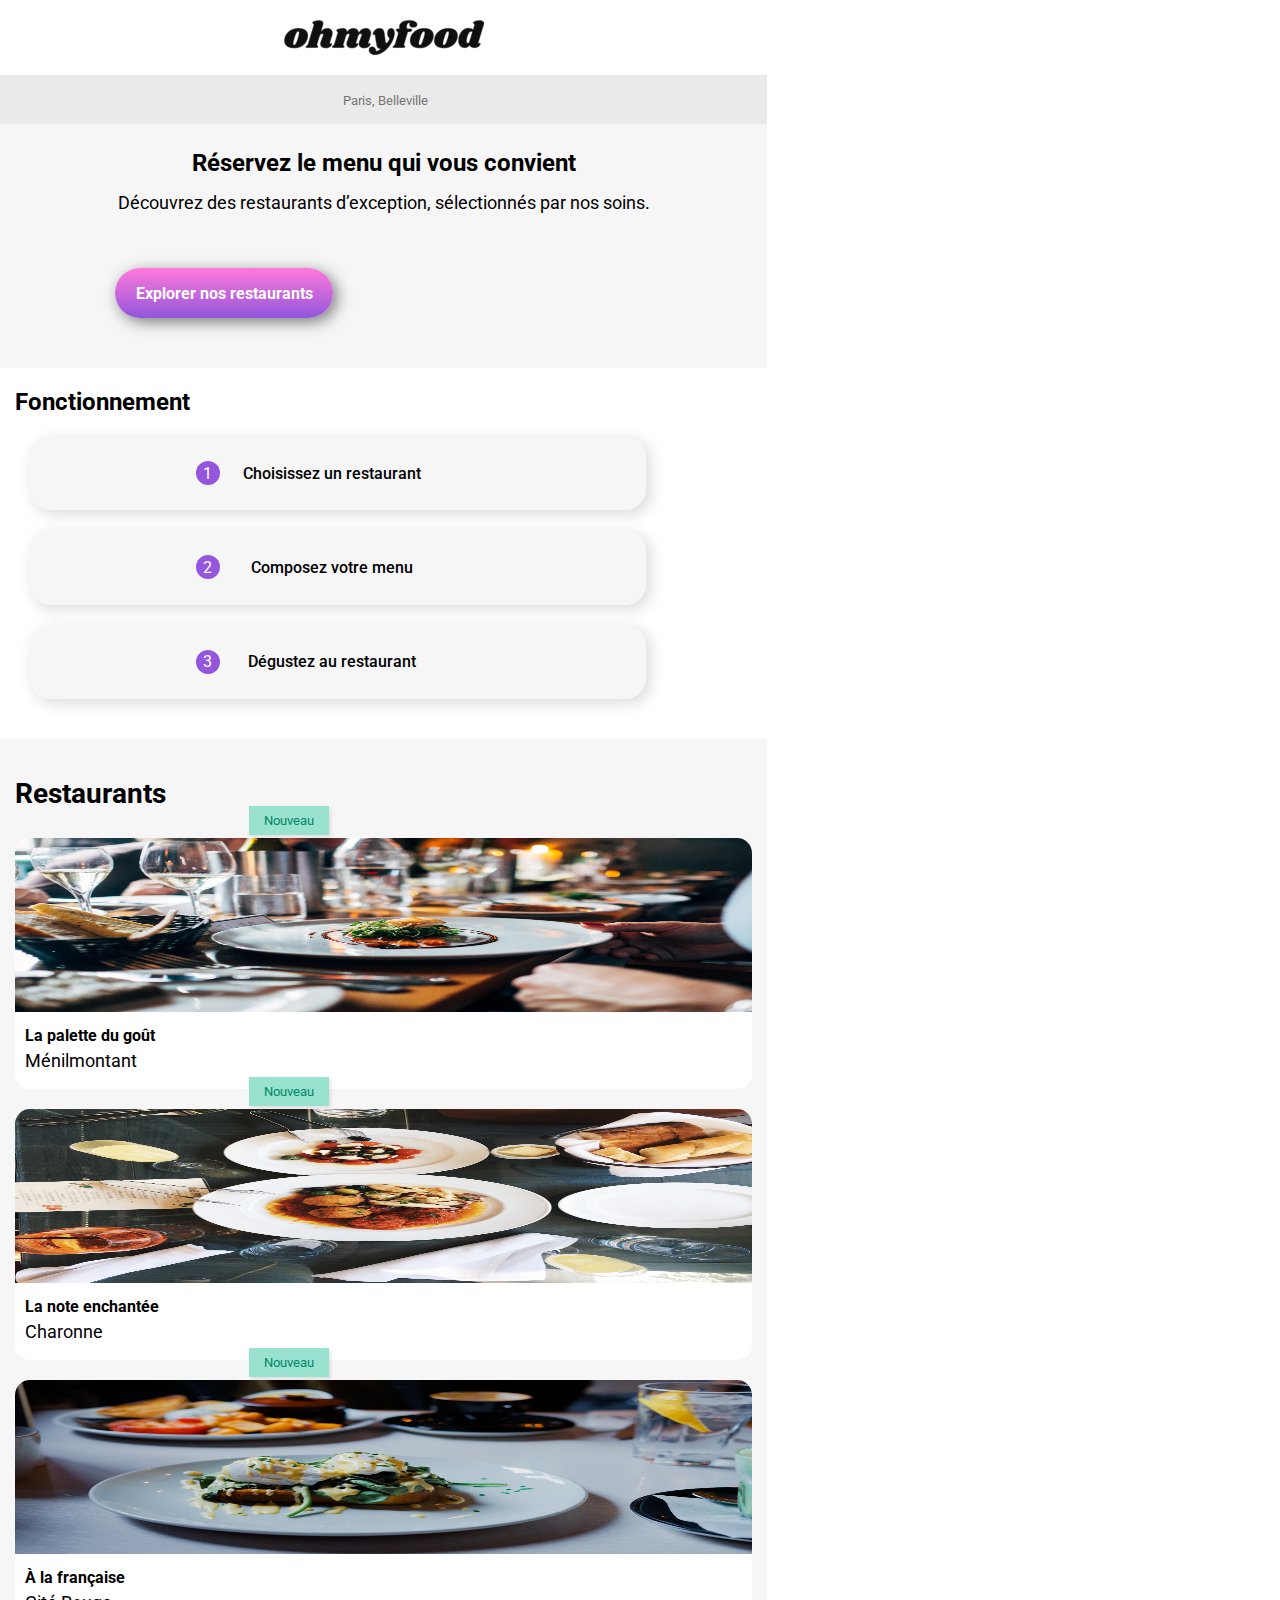
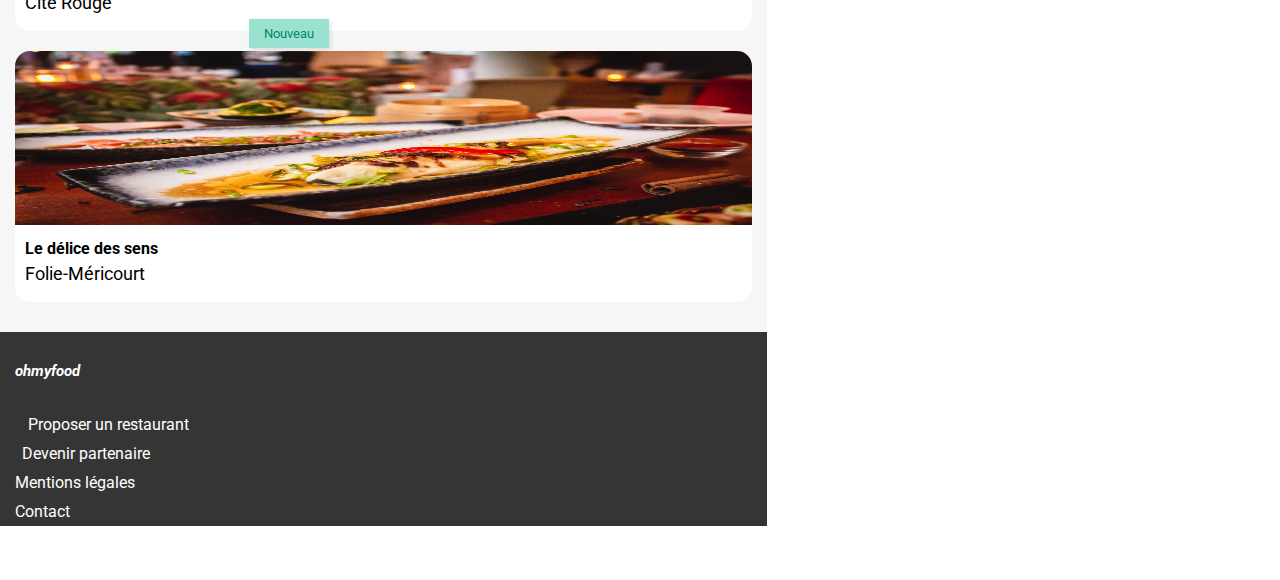
==== index.html @ e629bc62 "homepage version mobile is ready" ====
<!DOCTYPE html>
<html lang="fr">

<head>
    <meta charset="UTF-8">
    <meta name="viewport" content="width=device-width, initial-scale=1.0">
    <title>Ohmyfood</title>
    <link rel="stylesheet" href="./assets/style.css">
    <link rel="preconnect" href="https://fonts.googleapis.com">
    <link rel="preconnect" href="https://fonts.gstatic.com" crossorigin>
    <link href="https://fonts.googleapis.com/css2?family=Roboto:wght@300&display=swap" rel="stylesheet">
    <link rel="stylesheet" href="https://cdnjs.cloudflare.com/ajax/libs/font-awesome/6.2.1/css/all.min.css"
        integrity="sha512-MV7K8+y+gLIBoVD59lQIYicR65iaqukzvf/nwasF0nqhPay5w/9lJmVM2hMDcnK1OnMGCdVK+iQrJ7lzPJQd1w=="
        crossorigin="anonymous" referrerpolicy="no-referrer" />
    <link rel="stylesheet" href="https://cdnjs.cloudflare.com/ajax/libs/font-awesome/6.4.2/css/all.min.css" integrity="sha512-z3gLpd7yknf1YoNbCzqRKc4qyor8gaKU1qmn+CShxbuBusANI9QpRohGBreCFkKxLhei6S9CQXFEbbKuqLg0DA==" crossorigin="anonymous" referrerpolicy="no-referrer" />
    <link rel="preconnect" href="https://fonts.googleapis.com">
<link rel="preconnect" href="https://fonts.gstatic.com" crossorigin>
<link href="https://fonts.googleapis.com/css2?family=Roboto:wght@300&family=Shrikhand&display=swap" rel="stylesheet">
</head>
<body>
    <div class="main-container">
    <header>
        <div class="logo">
            <img src="assets/images/logo/ohmyfood.png" alt="logo Ohmyfood"/>     
        </div>
        <div class="location-container">
            <div class="icon-location">
                <i class="fa-solid fa-location-dot"></i>
                <div class="location__field">
                    <input type="text" id="location" name="location" placeholder="Paris, Belleville" required minlength="2"/>
                </div>
            </div>
        </div>
        <section class="section__bg-color">
            <h1>Réservez le menu qui vous convient</h1>
            <p>Découvrez des restaurants d’exception, sélectionnés par nos soins.</p>
            <a class="btn" href="#">Explorer nos restaurants</a>
        </section>
    </header>
    <main>
        <section class="process__contain">
            <div class="process">
                <h2 class="process__title">Fonctionnement</h2>
                <div class="process__steps">
                    <div class="process__step">
                        <div class="process__number">1</div>
                        <div class="process__icon"><i class="fa-solid fa-mobile-screen-button"></i></div>
                            <p class="process__text">Choisissez un restaurant</p>
                    </div>
                    <div class="process__step">
                        <div class="process__number">2</div>
                        <div class="process__icon"><i class="fa-solid fa-list-ul"></i></div>
                            <p class="process__text">Composez votre menu</p>
                    </div>
                    <div class="process__step">
                        <div class="process__number">3</div>
                        <div class="process__icon"><i class="fa-solid fa-store"></i></div>
                            <p class="process__text">Dégustez au restaurant</p>
                    </div>
                </div>
        </section>
        <section class="restaurants">
        <div class="restaurants__title">
            <h3>Restaurants</h3>
        </div>
        <div class="restaurants__cards">
            <a href="#">
                <article class="card">
                    <img src="assets/images/restaurants/jay-wennington-N_Y88TWmGwA-unsplash.jpg" alt="La palette du goût"/>
                    <div class="card__contect">
                        <div class="card__txt">
                            <h4 class="card__title">La palette du goût</h4>
                            <p class="card__subtitle">Ménilmontant</p>
                        </div>
                        <div class="card__icon--heart">
                            <i class="fa-regular fa-heart icon__heart--empty"></i>
                            <i class="fa-solid fa-heart icon__heart--full"></i> 
                        </div>
                    </div>
                    <div> 
                        <button class="card__badge--nouveau">Nouveau</button>
                    </div>
                </article>
            </a>
            <a href="#">
                <article class="card">
                    <img src="assets/images/restaurants/stil-u2Lp8tXIcjw-unsplash.jpg" alt="La note enchantée"/>
                    <div class="card__contect">
                        <div class="card__txt">
                            <h4 class="card__title">La note enchantée</h4>
                            <p class="card__subtitle">Charonne</p>
                        </div>
                        <div class="card__icon--heart">
                            <i class="fa-regular fa-heart icon__heart--empty"></i>
                            <i class="fa-solid fa-heart icon__heart--full"></i> 
                        </div>
                    </div>
                    <div> 
                        <button class="card__badge--nouveau">Nouveau</button>
                    </div>
                </article>
            </a>
            <a href="#">
                <article class="card">
                    <img src="assets/images/restaurants/toa-heftiba-DQKerTsQwi0-unsplash.jpg" alt="À la française"/>
                    <div class="card__contect">
                        <div class="card__txt">
                            <h4 class="card__title">À la française</h4>
                            <p class="card__subtitle">Cité Rouge</p>
                        </div>
                        <div class="card__icon--heart">
                            <i class="fa-regular fa-heart icon__heart--empty"></i>
                            <i class="fa-solid fa-heart icon__heart--full"></i> 
                        </div>
                    </div>
                    <div> 
                        <button class="card__badge--nouveau">Nouveau</button>
                    </div>
                </article>
            </a>
            <a href="#">
                <article class="card">
                    <img src="assets/images/restaurants/louis-hansel-shotsoflouis-qNBGVyOCY8Q-unsplash.jpg" alt="Le délice des sens"/>
                    <div class="card__contect">
                        <div class="card__txt">
                            <h4 class="card__title">Le délice des sens</h4>
                            <p class="card__subtitle">Folie-Méricourt</p>
                        </div>
                        <div class="card__icon--heart">
                            <i class="fa-regular fa-heart icon__heart--empty"></i>
                            <i class="fa-solid fa-heart icon__heart--full"></i> 
                        </div>
                    </div>
                    <div> 
                        <button class="card__badge--nouveau">Nouveau</button>
                    </div>
                </article>
            </a>
        </div>
        </section>
    </main>
    <footer>
        <div class="footer">
            <div class="footer__title">
                <h5>ohmyfood</h5>
            </div>
            <div class="footer__links">
                <a href="#"><i class="fa-solid fa-utensils"></i>Proposer un restaurant</a>
                <a href="#"><i class="fa-solid fa-handshake-angle"></i>Devenir partenaire</a>
                <a href="#">Mentions légales</a>
                <a href="#">Contact</a>
            </div>
        </div>
    </footer>
</body>
</div>
</html>
---- assets/style.css ----
/****** General ***********/
* {
    font-family: 'Roboto', sans-serif;
}

body{
    margin: 0%;
}

.main-container{
    width: 100%;
    height: 2180px;
    max-width: 767px;
    padding: 0%; 
    margin: 0%; 
    box-sizing: border-box;
    overflow: hidden;
}

/*Headline*/
.logo{
    display: flex;
    justify-content: center;
    margin: 20px;
}

.icon-location{
    display: flex;
    justify-content: center;
    background-color: #EAEAEA;
    padding: 15px;
}

.location{
    padding-left: 15px;
}
.location__field input{
    width: 90px;
    padding-left: 10px;
    border-style: hidden;
    background-color: #EAEAEA;
    
    
}
.section__bg-color{
    background-color: #F6F6F6;
    overflow-y: hidden;
}

h1 {
    font-size: 24px;
    font-weight:700;
    margin: 0% 10%;
    margin-top: 25px;
    margin-bottom: 15px;
    text-align: center;
}

p{
    font-size: 18px;
    margin: 0%;
    text-align: center;
    margin-bottom: 55px;
}

.btn{
    width: 218px;
    height: 50px;
    display: flex;
    justify-content: center;
    align-items: center;
    border: none;
    background: linear-gradient(#FF79DA, #9356DC);
    border-radius: 25px;
    margin-left: 15%;
    margin-bottom: 50px;
    color: #FFFFFF;
    text-decoration: none;
    font-weight: 700;
    box-shadow: 4px 4px 15px rgba(0, 0, 0, 0.5);
}

.btn:hover{
background: #eba2d6;
border: 1px solid #bfb5cc ;
}

.process__title{
    padding: 0 15px;
    font-size: 24px;
    font-weight: 700;
}
.process__step{
    width: 80%;
    height: 72.38px;
    display: flex;
    justify-content: center;
    border: 1px solid #F6F6F6;
    border-radius: 20px;
    margin-left: 30px;
    margin-bottom: 20px;
    align-items: center;
    background-color: #F6F6F6;
    box-shadow: 4px 4px 15px rgba(0, 0, 0, 0.15);
    position: relative;

}

.process__steps :hover{
    background-color: #e2bed8;
}

.process__icon{
color: #7E7E7E;
margin-left: 20px;
} 

.process__icon :hover{
    color: #9356DC;
}
.process__text{
    font-size: 16px;
    font-weight: 500;
    margin: 10%;
    margin-left: 5%;
    
}

.process__number{
    position: absolute;
    width: 24px;
    height: 24px;
    border-radius: 25px;
    font-size: 14;
    background-color: #9356DC;
    display: flex;
    justify-content: center;
    align-items: center;
    text-align: center;
    color: #FFFFFF;
    transform: translate(-130px, 0px);
}

.process__step .process__icon .process__text{
    display: flex;
    text-align: center;
}

.process__steps{
    padding-bottom: 20px;
    
}



/****** Restaurants ***********/

.restaurants{
    background-color: #F6F6F6;
    padding: 10px 15px;
}

.restaurants__title{
    font-size: 24px;
    font-weight: 700;
}

.restaurants__cards .card{
    width: 100%;
    height: 251px;
    border-radius: 15px;
    background-color: #FFFFFF;
    margin-bottom: 20px;
}

.restaurants__cards img{
    Width:100%;
    Height: 174px;
    border-radius: 15px 15px 0px 0px;
    position: relative;
}

.restaurants__cards a{
    text-decoration: none;
    color: black;
    margin: 0%;
    text-align: left;
    width: 29%;
}

.restaurants__cards .card__txt{
    Width: 100%;
    Height: 77px;
    display: flex;
    flex-direction: column;
    align-items: start;
    padding-left: 10px;
    padding-top: 10px;
}

.card__contect .card__title{
    margin: 0%;
    padding-bottom: 5px;
}

.card__icon--heart i{
    position: absolute;
    transform: translate(32vh, -9vh);
}
.icon__heart--full{
    opacity: 0;

}
.icon__heart--full:active{
    opacity: 1;
    background: linear-gradient(#9356DC, #FF79DA);
    background-clip: text;
    -webkit-background-clip: text;
    color: transparent;
    cursor: pointer;
    transition: all 1s linear;
}

.card .card__badge--nouveau{
    width: 80px;
    height: 29px;
    background-color: #99E2D0;
    color: #008766;
    border: 2px solid #99E2D0;
    box-shadow: 2px 2px 4px rgba(0, 0, 0, 0.1);
    position: absolute;
    transform: translate(26vh, -33vh);
}

.footer{
    background-color: #353535;
}

.footer__title{
    color: #FFFFFF;
    font-size: 18px;
    font-weight: 400;
    font-style: italic;
    padding: 5px 15px ;
    font-family: 'Shrikhand', sans-serif;

}

.footer__links{
    display: flex;
    flex-direction: column;
    
    }
.footer__links a{
    
    text-decoration: none;
    color: #FFFFFF;
    padding: 5px 15px;
}

.footer__links i{
    padding-right: 7px;
}

.footer__links .fa-utensils{
    padding-right: 13px;
}
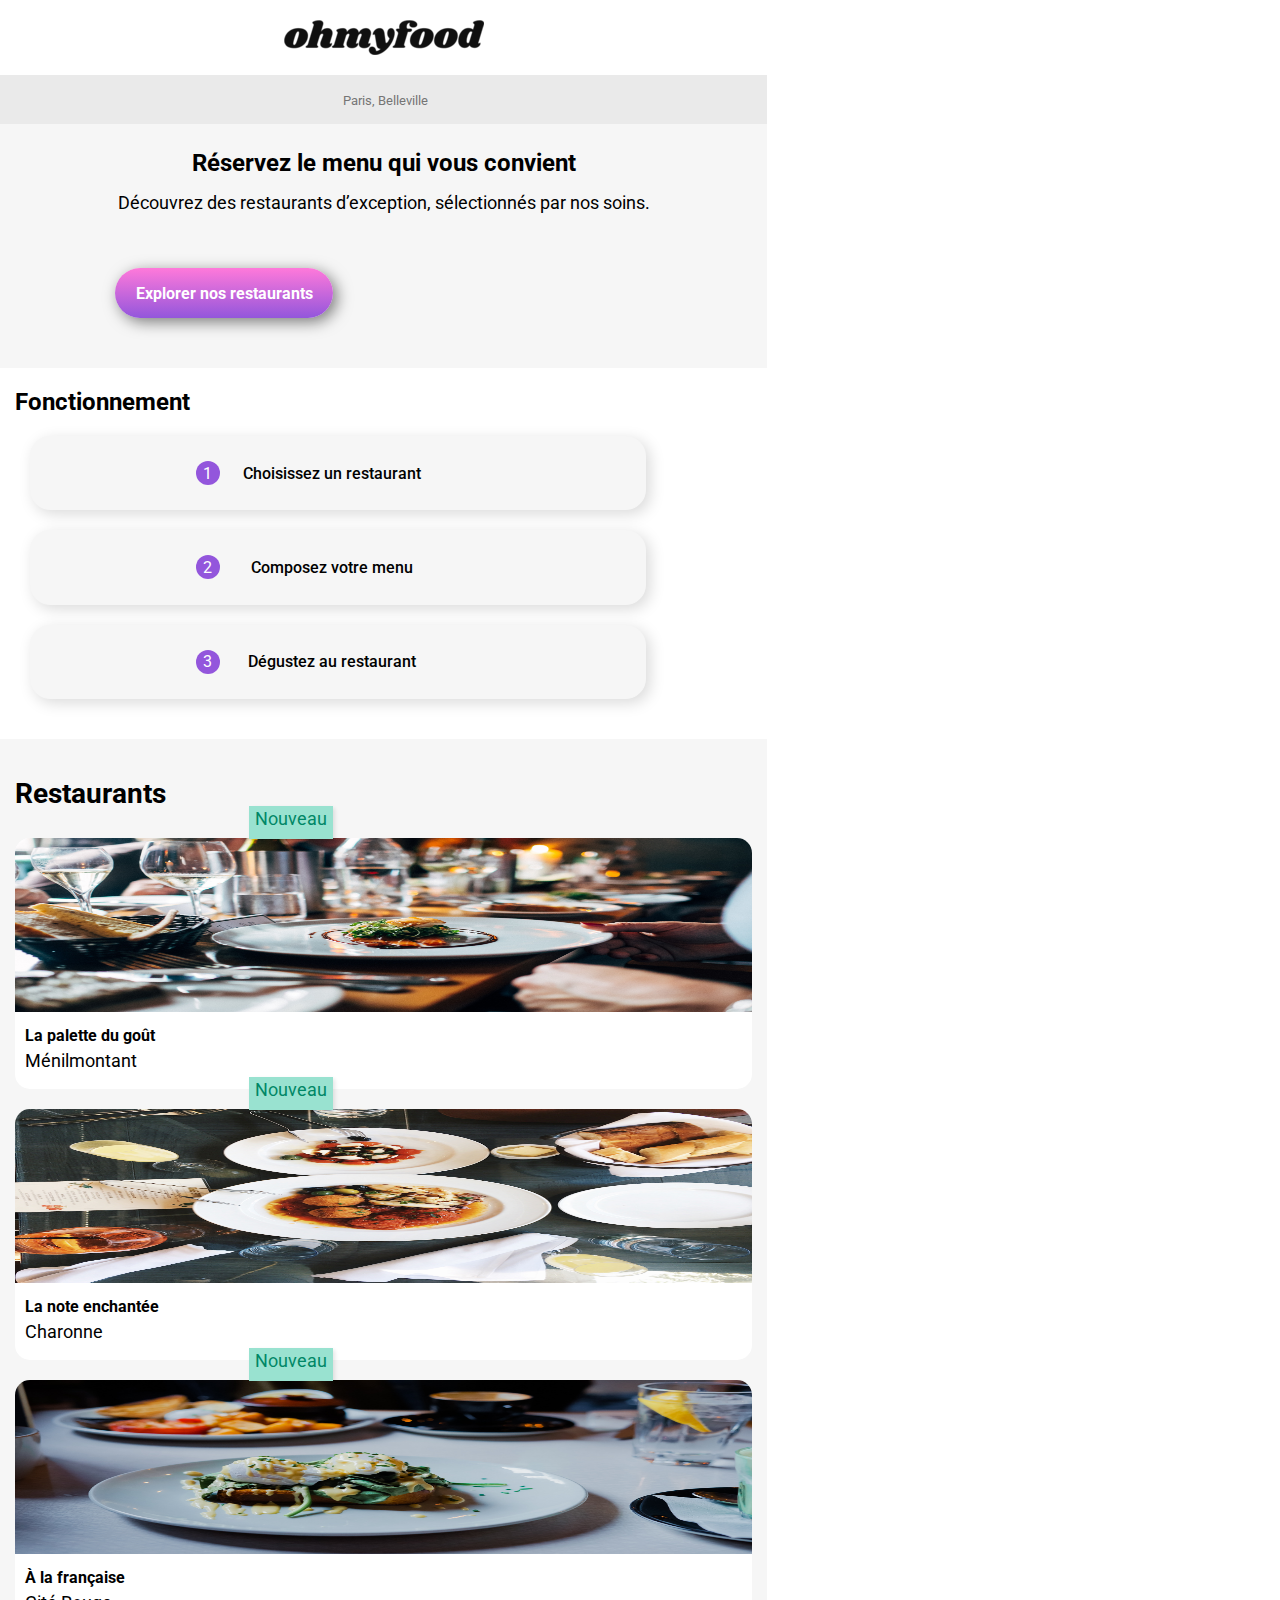
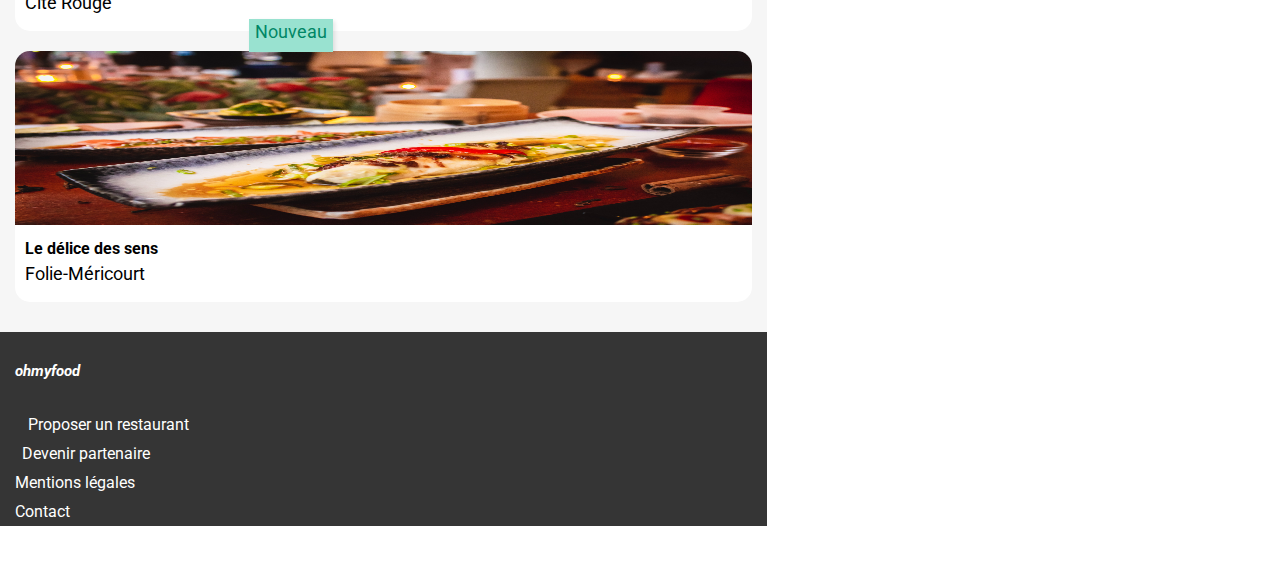
==== commit a7164bd1: "homepage verified in W3C; style.scss created" ====
--- a/index.html
+++ b/index.html
@@ -1,157 +1,160 @@
 <!DOCTYPE html>
 <html lang="fr">
 
-<head>
-    <meta charset="UTF-8">
-    <meta name="viewport" content="width=device-width, initial-scale=1.0">
-    <title>Ohmyfood</title>
-    <link rel="stylesheet" href="./assets/style.css">
-    <link rel="preconnect" href="https://fonts.googleapis.com">
-    <link rel="preconnect" href="https://fonts.gstatic.com" crossorigin>
-    <link href="https://fonts.googleapis.com/css2?family=Roboto:wght@300&display=swap" rel="stylesheet">
-    <link rel="stylesheet" href="https://cdnjs.cloudflare.com/ajax/libs/font-awesome/6.2.1/css/all.min.css"
-        integrity="sha512-MV7K8+y+gLIBoVD59lQIYicR65iaqukzvf/nwasF0nqhPay5w/9lJmVM2hMDcnK1OnMGCdVK+iQrJ7lzPJQd1w=="
-        crossorigin="anonymous" referrerpolicy="no-referrer" />
-    <link rel="stylesheet" href="https://cdnjs.cloudflare.com/ajax/libs/font-awesome/6.4.2/css/all.min.css" integrity="sha512-z3gLpd7yknf1YoNbCzqRKc4qyor8gaKU1qmn+CShxbuBusANI9QpRohGBreCFkKxLhei6S9CQXFEbbKuqLg0DA==" crossorigin="anonymous" referrerpolicy="no-referrer" />
-    <link rel="preconnect" href="https://fonts.googleapis.com">
-<link rel="preconnect" href="https://fonts.gstatic.com" crossorigin>
-<link href="https://fonts.googleapis.com/css2?family=Roboto:wght@300&family=Shrikhand&display=swap" rel="stylesheet">
-</head>
-<body>
-    <div class="main-container">
-    <header>
-        <div class="logo">
-            <img src="assets/images/logo/ohmyfood.png" alt="logo Ohmyfood"/>     
-        </div>
-        <div class="location-container">
-            <div class="icon-location">
-                <i class="fa-solid fa-location-dot"></i>
-                <div class="location__field">
-                    <input type="text" id="location" name="location" placeholder="Paris, Belleville" required minlength="2"/>
+    <head>
+        <meta charset="UTF-8">
+        <meta name="viewport" content="width=device-width, initial-scale=1.0">
+        <title>Ohmyfood</title>
+        <link rel="stylesheet" href="./assets/style.css">
+        <link rel="preconnect" href="https://fonts.googleapis.com">
+        <link rel="preconnect" href="https://fonts.gstatic.com" crossorigin>
+        <link href="https://fonts.googleapis.com/css2?family=Roboto:wght@300&display=swap" rel="stylesheet">
+        <link rel="stylesheet" href="https://cdnjs.cloudflare.com/ajax/libs/font-awesome/6.2.1/css/all.min.css"
+            integrity="sha512-MV7K8+y+gLIBoVD59lQIYicR65iaqukzvf/nwasF0nqhPay5w/9lJmVM2hMDcnK1OnMGCdVK+iQrJ7lzPJQd1w=="
+            crossorigin="anonymous" referrerpolicy="no-referrer" />
+        <link rel="stylesheet" href="https://cdnjs.cloudflare.com/ajax/libs/font-awesome/6.4.2/css/all.min.css" integrity="sha512-z3gLpd7yknf1YoNbCzqRKc4qyor8gaKU1qmn+CShxbuBusANI9QpRohGBreCFkKxLhei6S9CQXFEbbKuqLg0DA==" crossorigin="anonymous" referrerpolicy="no-referrer" />
+        <link rel="preconnect" href="https://fonts.googleapis.com">
+        <link rel="preconnect" href="https://fonts.gstatic.com" crossorigin>
+        <link href="https://fonts.googleapis.com/css2?family=Roboto:wght@300&family=Shrikhand&display=swap" rel="stylesheet">
+    </head>
+
+    <body>
+        <div class="main-container">
+            <header>
+                <div class="logo">
+                    <img src="assets/images/logo/ohmyfood.png" alt="logo Ohmyfood"/>     
                 </div>
-            </div>
-        </div>
-        <section class="section__bg-color">
-            <h1>Réservez le menu qui vous convient</h1>
-            <p>Découvrez des restaurants d’exception, sélectionnés par nos soins.</p>
-            <a class="btn" href="#">Explorer nos restaurants</a>
-        </section>
-    </header>
-    <main>
-        <section class="process__contain">
-            <div class="process">
-                <h2 class="process__title">Fonctionnement</h2>
-                <div class="process__steps">
-                    <div class="process__step">
-                        <div class="process__number">1</div>
-                        <div class="process__icon"><i class="fa-solid fa-mobile-screen-button"></i></div>
-                            <p class="process__text">Choisissez un restaurant</p>
+                <div class="location-container">
+                    <div class="icon-location">
+                        <i class="fa-solid fa-location-dot"></i>
+                    <div class="location__field">
+                        <input type="text" id="location" name="location" placeholder="Paris, Belleville" required minlength="2"/>
                     </div>
-                    <div class="process__step">
-                        <div class="process__number">2</div>
-                        <div class="process__icon"><i class="fa-solid fa-list-ul"></i></div>
-                            <p class="process__text">Composez votre menu</p>
-                    </div>
-                    <div class="process__step">
-                        <div class="process__number">3</div>
-                        <div class="process__icon"><i class="fa-solid fa-store"></i></div>
-                            <p class="process__text">Dégustez au restaurant</p>
                     </div>
                 </div>
-        </section>
-        <section class="restaurants">
-        <div class="restaurants__title">
-            <h3>Restaurants</h3>
+                <section class="section__bg-color">
+                    <h1>Réservez le menu qui vous convient</h1>
+                    <p>Découvrez des restaurants d’exception, sélectionnés par nos soins.</p>
+                    <a class="btn" href="#">Explorer nos restaurants</a>
+                </section>
+            </header>
+            <main>
+                <section class="process__contain">
+                    <div class="process">
+                        <h2 class="process__title">Fonctionnement</h2>
+                        <div class="process__steps">
+                            <div class="process__step">
+                                <div class="process__number">1</div>
+                                <div class="process__icon"><i class="fa-solid fa-mobile-screen-button"></i></div>
+                                    <p class="process__text">Choisissez un restaurant</p>
+                            </div>
+                            <div class="process__step">
+                                <div class="process__number">2</div>
+                                <div class="process__icon"><i class="fa-solid fa-list-ul"></i></div>
+                                    <p class="process__text">Composez votre menu</p>
+                            </div>
+                            <div class="process__step">
+                                <div class="process__number">3</div>
+                                <div class="process__icon"><i class="fa-solid fa-store"></i></div>
+                                    <p class="process__text">Dégustez au restaurant</p>
+                            </div>
+                     </div>
+                    </div>
+                </section>
+                <section class="restaurants">
+                    <div class="restaurants__title">
+                        <h3>Restaurants</h3>
+                    </div>
+                    <div class="restaurants__cards">
+                        <a href="#">
+                            <article class="card">
+                                <img src="assets/images/restaurants/jay-wennington-N_Y88TWmGwA-unsplash.jpg" alt="La palette du goût"/>
+                                <div class="card__contect">
+                                    <div class="card__txt">
+                                        <h4 class="card__title">La palette du goût</h4>
+                                        <p class="card__subtitle">Ménilmontant</p>
+                                    </div>
+                                    <div class="card__icon--heart">
+                                        <i class="fa-regular fa-heart icon__heart--empty"></i>
+                                        <i class="fa-solid fa-heart icon__heart--full"></i> 
+                                    </div>
+                                </div>
+                                <div class="card__badge--nouveau"> 
+                                    <p>Nouveau</p>
+                                </div>
+                            </article>
+                        </a>
+                        
+                        <a href="#">
+                            <article class="card">
+                                <img src="assets/images/restaurants/stil-u2Lp8tXIcjw-unsplash.jpg" alt="La note enchantée"/>
+                                <div class="card__contect">
+                                    <div class="card__txt">
+                                        <h4 class="card__title">La note enchantée</h4>
+                                        <p class="card__subtitle">Charonne</p>
+                                    </div>
+                                    <div class="card__icon--heart">
+                                        <i class="fa-regular fa-heart icon__heart--empty"></i>
+                                        <i class="fa-solid fa-heart icon__heart--full"></i> 
+                                    </div>
+                                </div>
+                                <div class="card__badge--nouveau">
+                                    <p>Nouveau</p>
+                                </div>
+                            </article>
+                        </a>
+                        <a href="#">
+                            <article class="card">
+                                <img src="assets/images/restaurants/toa-heftiba-DQKerTsQwi0-unsplash.jpg" alt="À la française"/>
+                                    <div class="card__contect">
+                                        <div class="card__txt">
+                                            <h4 class="card__title">À la française</h4>
+                                            <p class="card__subtitle">Cité Rouge</p>
+                                        </div>
+                                        <div class="card__icon--heart">
+                                            <i class="fa-regular fa-heart icon__heart--empty"></i>
+                                            <i class="fa-solid fa-heart icon__heart--full"></i> 
+                                        </div>
+                                    </div>
+                                    <div class="card__badge--nouveau">
+                                        <p>Nouveau</p>
+                                    </div>
+                            </article>
+                        </a>
+                        <a href="#">
+                            <article class="card">
+                                <img src="assets/images/restaurants/louis-hansel-shotsoflouis-qNBGVyOCY8Q-unsplash.jpg" alt="Le délice des sens"/>
+                                    <div class="card__contect">
+                                        <div class="card__txt">
+                                            <h4 class="card__title">Le délice des sens</h4>
+                                            <p class="card__subtitle">Folie-Méricourt</p>
+                                        </div>
+                                        <div class="card__icon--heart">
+                                            <i class="fa-regular fa-heart icon__heart--empty"></i>
+                                            <i class="fa-solid fa-heart icon__heart--full"></i> 
+                                        </div>
+                                    </div>
+                                    <div class="card__badge--nouveau">
+                                        <p>Nouveau</p>
+                                    </div>
+                            </article>
+                        </a>
+                    </div>
+                </section>
+            </main>
+            <footer>
+                <div class="footer">
+                    <div class="footer__title">
+                        <h5>ohmyfood</h5>
+                    </div>
+                    <div class="footer__links">
+                        <a href="#"><i class="fa-solid fa-utensils"></i>Proposer un restaurant</a>
+                        <a href="#"><i class="fa-solid fa-handshake-angle"></i>Devenir partenaire</a>
+                        <a href="#">Mentions légales</a>
+                        <a href="#">Contact</a>
+                    </div>
+                </div>
+            </footer>
         </div>
-        <div class="restaurants__cards">
-            <a href="#">
-                <article class="card">
-                    <img src="assets/images/restaurants/jay-wennington-N_Y88TWmGwA-unsplash.jpg" alt="La palette du goût"/>
-                    <div class="card__contect">
-                        <div class="card__txt">
-                            <h4 class="card__title">La palette du goût</h4>
-                            <p class="card__subtitle">Ménilmontant</p>
-                        </div>
-                        <div class="card__icon--heart">
-                            <i class="fa-regular fa-heart icon__heart--empty"></i>
-                            <i class="fa-solid fa-heart icon__heart--full"></i> 
-                        </div>
-                    </div>
-                    <div> 
-                        <button class="card__badge--nouveau">Nouveau</button>
-                    </div>
-                </article>
-            </a>
-            <a href="#">
-                <article class="card">
-                    <img src="assets/images/restaurants/stil-u2Lp8tXIcjw-unsplash.jpg" alt="La note enchantée"/>
-                    <div class="card__contect">
-                        <div class="card__txt">
-                            <h4 class="card__title">La note enchantée</h4>
-                            <p class="card__subtitle">Charonne</p>
-                        </div>
-                        <div class="card__icon--heart">
-                            <i class="fa-regular fa-heart icon__heart--empty"></i>
-                            <i class="fa-solid fa-heart icon__heart--full"></i> 
-                        </div>
-                    </div>
-                    <div> 
-                        <button class="card__badge--nouveau">Nouveau</button>
-                    </div>
-                </article>
-            </a>
-            <a href="#">
-                <article class="card">
-                    <img src="assets/images/restaurants/toa-heftiba-DQKerTsQwi0-unsplash.jpg" alt="À la française"/>
-                    <div class="card__contect">
-                        <div class="card__txt">
-                            <h4 class="card__title">À la française</h4>
-                            <p class="card__subtitle">Cité Rouge</p>
-                        </div>
-                        <div class="card__icon--heart">
-                            <i class="fa-regular fa-heart icon__heart--empty"></i>
-                            <i class="fa-solid fa-heart icon__heart--full"></i> 
-                        </div>
-                    </div>
-                    <div> 
-                        <button class="card__badge--nouveau">Nouveau</button>
-                    </div>
-                </article>
-            </a>
-            <a href="#">
-                <article class="card">
-                    <img src="assets/images/restaurants/louis-hansel-shotsoflouis-qNBGVyOCY8Q-unsplash.jpg" alt="Le délice des sens"/>
-                    <div class="card__contect">
-                        <div class="card__txt">
-                            <h4 class="card__title">Le délice des sens</h4>
-                            <p class="card__subtitle">Folie-Méricourt</p>
-                        </div>
-                        <div class="card__icon--heart">
-                            <i class="fa-regular fa-heart icon__heart--empty"></i>
-                            <i class="fa-solid fa-heart icon__heart--full"></i> 
-                        </div>
-                    </div>
-                    <div> 
-                        <button class="card__badge--nouveau">Nouveau</button>
-                    </div>
-                </article>
-            </a>
-        </div>
-        </section>
-    </main>
-    <footer>
-        <div class="footer">
-            <div class="footer__title">
-                <h5>ohmyfood</h5>
-            </div>
-            <div class="footer__links">
-                <a href="#"><i class="fa-solid fa-utensils"></i>Proposer un restaurant</a>
-                <a href="#"><i class="fa-solid fa-handshake-angle"></i>Devenir partenaire</a>
-                <a href="#">Mentions légales</a>
-                <a href="#">Contact</a>
-            </div>
-        </div>
-    </footer>
-</body>
-</div>
+    </body>
 </html>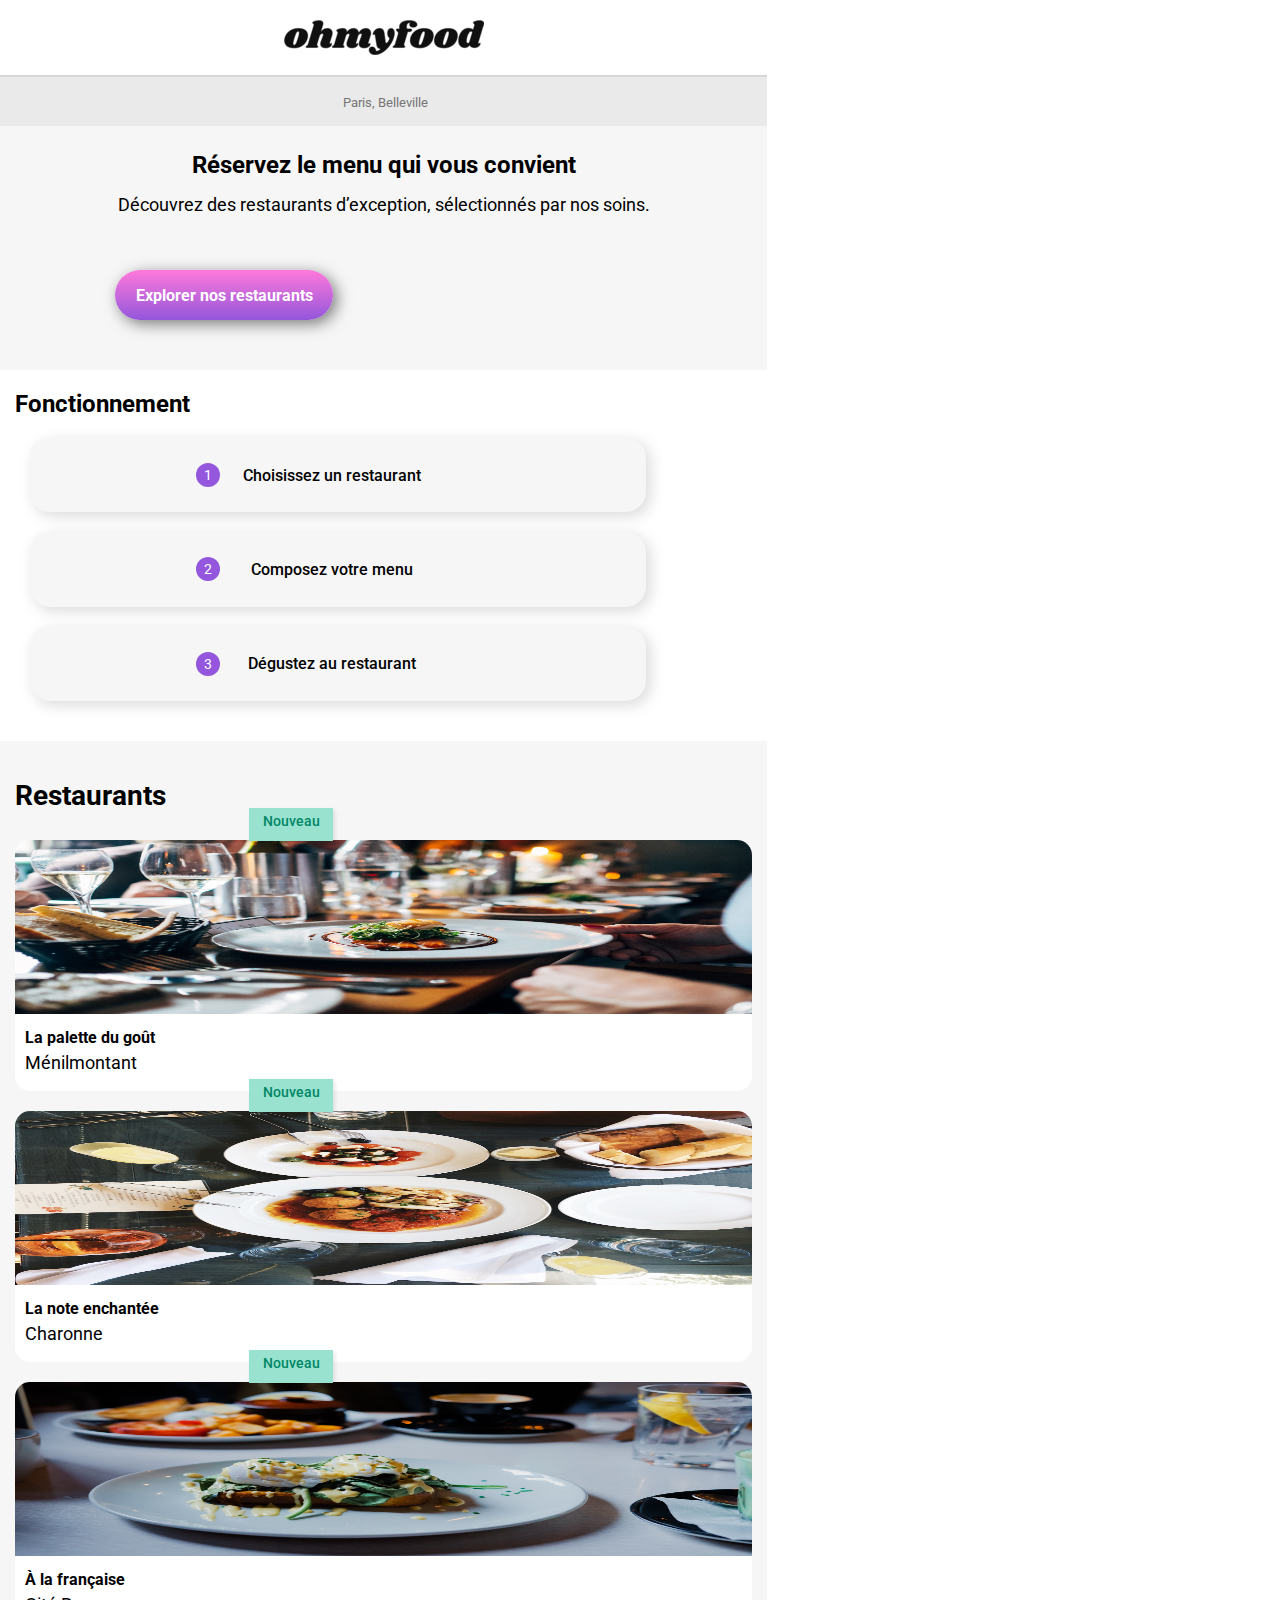
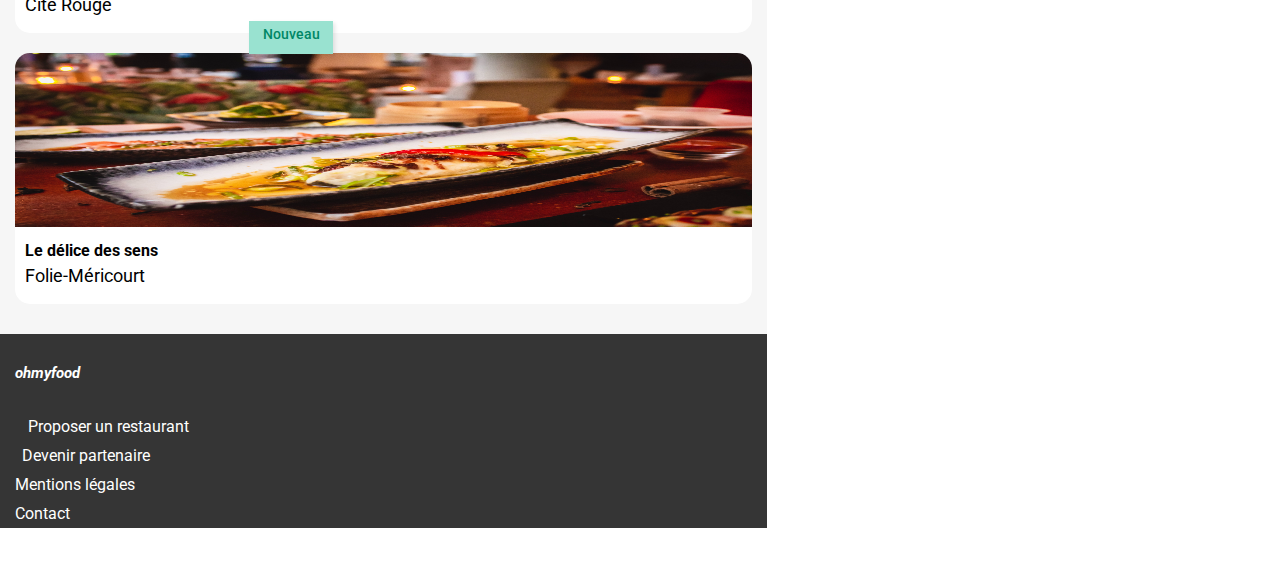
==== commit cbaf0aac: "files scss created" ====
--- a/index.html
+++ b/index.html
@@ -5,7 +5,7 @@
         <meta charset="UTF-8">
         <meta name="viewport" content="width=device-width, initial-scale=1.0">
         <title>Ohmyfood</title>
-        <link rel="stylesheet" href="./assets/style.css">
+        <link rel="stylesheet" href="./assets/css/style.css">
         <link rel="preconnect" href="https://fonts.googleapis.com">
         <link rel="preconnect" href="https://fonts.gstatic.com" crossorigin>
         <link href="https://fonts.googleapis.com/css2?family=Roboto:wght@300&display=swap" rel="stylesheet">
@@ -66,7 +66,7 @@
                         <h3>Restaurants</h3>
                     </div>
                     <div class="restaurants__cards">
-                        <a href="#">
+                        <a href="./restaurants/menu-la_palette_du_goût.html">
                             <article class="card">
                                 <img src="assets/images/restaurants/jay-wennington-N_Y88TWmGwA-unsplash.jpg" alt="La palette du goût"/>
                                 <div class="card__contect">
@@ -151,7 +151,7 @@
                         <a href="#"><i class="fa-solid fa-utensils"></i>Proposer un restaurant</a>
                         <a href="#"><i class="fa-solid fa-handshake-angle"></i>Devenir partenaire</a>
                         <a href="#">Mentions légales</a>
-                        <a href="#">Contact</a>
+                        <a href="mailto:ohmyfood@gmail.com">Contact</a>
                     </div>
                 </div>
             </footer>
--- a/assets/css/style.css
+++ b/assets/css/style.css
@@ -0,0 +1,279 @@
+/****** General ***********/
+* {
+  font-family: "Roboto", sans-serif;
+}
+
+body {
+  margin: 0%;
+}
+
+.main-container {
+  width: 100%;
+  height: 2180px;
+  max-width: 767px;
+  padding: 0%;
+  margin: 0%;
+  box-sizing: border-box;
+  overflow: hidden;
+}
+
+/*Headline*/
+.logo {
+  display: flex;
+  justify-content: center;
+  margin: 20px;
+}
+
+.icon-location {
+  display: flex;
+  justify-content: center;
+  background-color: #EAEAEA;
+  padding: 15px;
+  border-top: 2px solid rgb(216, 214, 214);
+}
+
+.location {
+  padding-left: 15px;
+}
+
+.location__field input {
+  width: 90px;
+  padding-left: 10px;
+  border-style: hidden;
+  background-color: #EAEAEA;
+  cursor: pointer;
+}
+
+.section__bg-color {
+  background-color: #F6F6F6;
+  overflow-y: hidden;
+}
+
+h1 {
+  font-size: 24px;
+  font-weight: 700;
+  margin: 0% 10%;
+  margin-top: 25px;
+  margin-bottom: 15px;
+  text-align: center;
+}
+
+p {
+  font-size: 18px;
+  margin: 0%;
+  text-align: center;
+  margin-bottom: 55px;
+}
+
+.btn {
+  width: 218px;
+  height: 50px;
+  display: flex;
+  justify-content: center;
+  align-items: center;
+  border: none;
+  background: linear-gradient(#FF79DA, #9356DC);
+  border-radius: 25px;
+  margin-left: 15%;
+  margin-bottom: 50px;
+  color: #FFFFFF;
+  text-decoration: none;
+  font-weight: 700;
+  box-shadow: 4px 4px 15px rgba(0, 0, 0, 0.5);
+}
+
+.btn:hover {
+  background: #eba2d6;
+  border: 1px solid #bfb5cc;
+}
+
+.process__title {
+  padding: 0 15px;
+  font-size: 24px;
+  font-weight: 700;
+}
+
+.process__step {
+  width: 80%;
+  height: 72.38px;
+  display: flex;
+  justify-content: center;
+  border: 1px solid #F6F6F6;
+  border-radius: 20px;
+  margin-left: 30px;
+  margin-bottom: 20px;
+  align-items: center;
+  background-color: #F6F6F6;
+  box-shadow: 4px 4px 15px rgba(0, 0, 0, 0.15);
+  position: relative;
+  cursor: pointer;
+}
+
+.process__steps :hover {
+  background-color: #e2bed8;
+}
+
+.process__icon {
+  color: #7E7E7E;
+  margin-left: 20px;
+}
+
+.process__icon :hover {
+  color: #9356DC;
+}
+
+.process__text {
+  font-size: 16px;
+  font-weight: 500;
+  margin: 10%;
+  margin-left: 5%;
+}
+
+.process__number {
+  position: absolute;
+  width: 24px;
+  height: 24px;
+  border-radius: 25px;
+  font-size: 14px;
+  background-color: #9356DC;
+  display: flex;
+  justify-content: center;
+  align-items: center;
+  text-align: center;
+  color: #FFFFFF;
+  transform: translate(-130px, 0px);
+}
+
+.process__step .process__icon .process__text {
+  display: flex;
+  text-align: center;
+}
+
+.process__steps {
+  padding-bottom: 20px;
+}
+
+/****** Restaurants ***********/
+.restaurants {
+  background-color: #F6F6F6;
+  padding: 10px 15px;
+}
+
+.restaurants__title {
+  font-size: 24px;
+  font-weight: 700;
+}
+
+.restaurants__cards .card {
+  width: 100%;
+  height: 251px;
+  border-radius: 15px;
+  background-color: #FFFFFF;
+  margin-bottom: 20px;
+}
+
+.restaurants__cards img {
+  Width: 100%;
+  Height: 174px;
+  border-radius: 15px 15px 0px 0px;
+  position: relative;
+}
+
+.restaurants__cards a {
+  text-decoration: none;
+  color: black;
+  margin: 0%;
+  text-align: left;
+  width: 29%;
+}
+
+.restaurants__cards .card__txt {
+  Width: 100%;
+  Height: 77px;
+  display: flex;
+  flex-direction: column;
+  align-items: start;
+  padding-left: 10px;
+  padding-top: 10px;
+}
+
+.card__contect .card__title {
+  margin: 0%;
+  padding-bottom: 5px;
+}
+
+.card__icon--heart i {
+  position: absolute;
+  transform: translate(32vh, -9vh);
+}
+
+.icon__heart--full {
+  opacity: 0;
+}
+
+.icon__heart--full:active {
+  opacity: 1;
+  background: linear-gradient(#FF79DA, #9356DC);
+  background-clip: text;
+  -webkit-background-clip: text;
+  color: transparent;
+  cursor: pointer;
+  transition: all 1s linear;
+}
+
+.card .card__badge--nouveau {
+  width: 80px;
+  height: 29px;
+  background-color: #99E2D0;
+  color: #008766;
+  border: 2px solid #99E2D0;
+  box-shadow: 2px 2px 4px rgba(0, 0, 0, 0.1);
+  position: absolute;
+  transform: translate(26vh, -33vh);
+}
+
+.card__badge--nouveau p{
+  display: flex;
+  justify-content: center;
+  align-items: center;
+  font-size: 14px;
+  font-weight: 500;
+  padding-top: 3px;
+}
+
+.footer {
+  background-color: #353535;
+}
+
+.footer__title {
+  color: #FFFFFF;
+  font-size: 18px;
+  font-weight: 400;
+  font-style: italic;
+  padding: 5px 15px;
+  font-family: "Shrikhand", sans-serif;
+}
+
+.footer__links {
+  display: flex;
+  flex-direction: column;
+}
+
+.footer__links a {
+  text-decoration: none;
+  color: #FFFFFF;
+  padding: 5px 15px;
+}
+
+.footer__links i {
+  padding-right: 7px;
+}
+
+.footer__links .fa-utensils {
+  padding-right: 13px;
+}
+
+
+
+
+
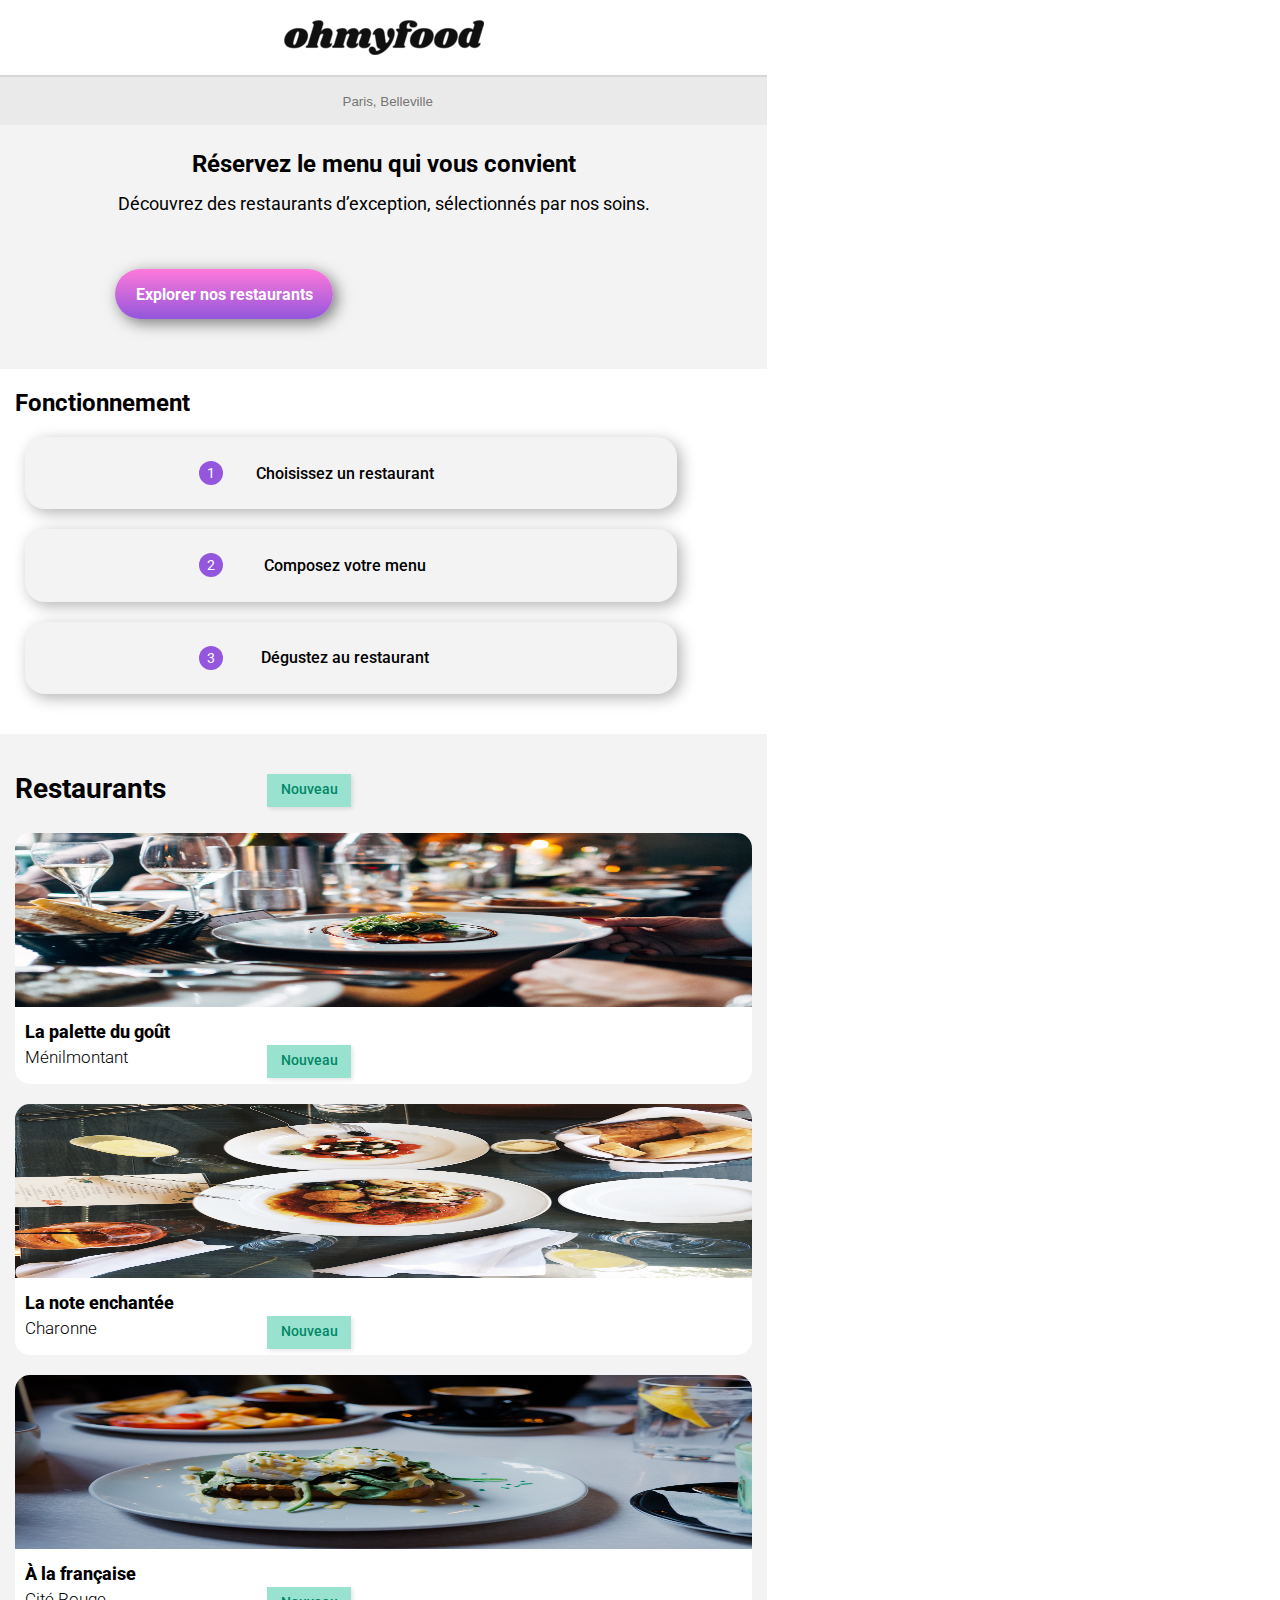
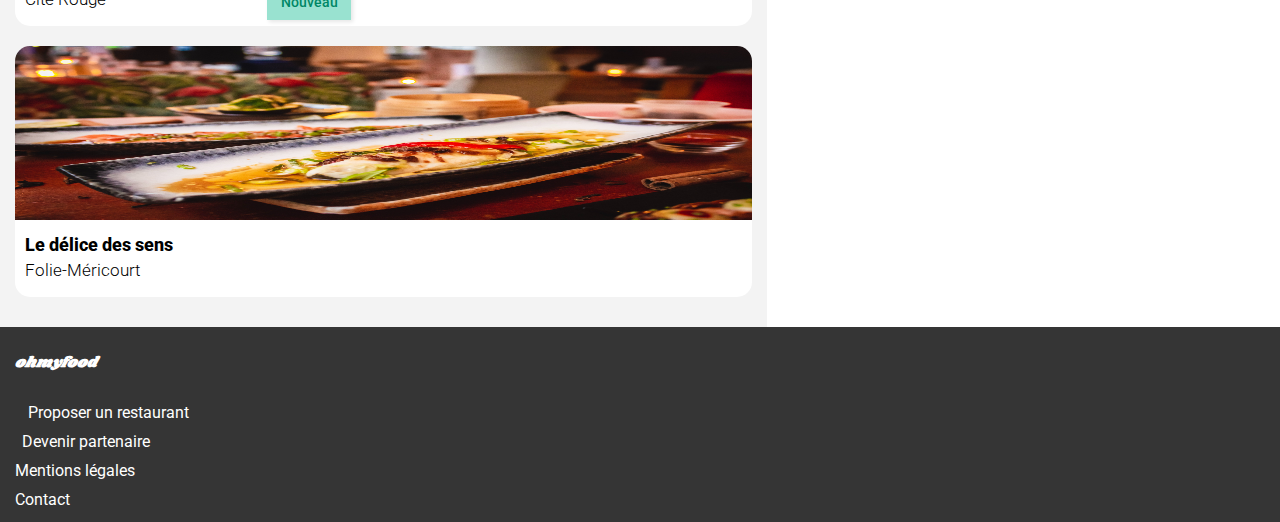
==== commit 7d22324e: "style redacted" ====
--- a/index.html
+++ b/index.html
@@ -85,7 +85,7 @@
                             </article>
                         </a>
                         
-                        <a href="#">
+                        <a href="./restaurants/menu-le_delice_des_sens.html">
                             <article class="card">
                                 <img src="assets/images/restaurants/stil-u2Lp8tXIcjw-unsplash.jpg" alt="La note enchantée"/>
                                 <div class="card__contect">
@@ -103,7 +103,7 @@
                                 </div>
                             </article>
                         </a>
-                        <a href="#">
+                        <a href="./restaurants/menu-la_note_enchantee.html">
                             <article class="card">
                                 <img src="assets/images/restaurants/toa-heftiba-DQKerTsQwi0-unsplash.jpg" alt="À la française"/>
                                     <div class="card__contect">
@@ -121,7 +121,7 @@
                                     </div>
                             </article>
                         </a>
-                        <a href="#">
+                        <a href="./restaurants/menu-a_la_française.html">
                             <article class="card">
                                 <img src="assets/images/restaurants/louis-hansel-shotsoflouis-qNBGVyOCY8Q-unsplash.jpg" alt="Le délice des sens"/>
                                     <div class="card__contect">
--- a/assets/css/style.css
+++ b/assets/css/style.css
@@ -1,6 +1,63 @@
-/****** General ***********/
-* {
-  font-family: "Roboto", sans-serif;
+.logo {
+  display: flex;
+  justify-content: center;
+  align-items: center;
+  margin: 20px;
+}
+
+.btn {
+  display: flex;
+  justify-content: center;
+  align-items: center;
+  width: 218px;
+  height: 50px;
+  border: none;
+  background: linear-gradient(#FF79DA, #9356DC);
+  border-radius: 25px;
+  margin-left: 15%;
+  margin-bottom: 50px;
+  color: #FFFFFF;
+  text-decoration: none;
+  font-weight: 700;
+  box-shadow: 4px 4px 15px rgba(0, 0, 0, 0.5);
+  font-family: "Roboto", sans-serif;
+}
+
+.footer {
+  background-color: #353535;
+  width: 100%;
+  height: 195px;
+  position: absolute;
+}
+
+.footer__title {
+  color: #FFFFFF;
+  font-size: 18px;
+  font-weight: 400;
+  font-style: italic;
+  padding-left: 15px;
+  font-family: "Shrikhand", sans-serif;
+}
+
+.footer__links {
+  display: flex;
+  flex-direction: column;
+}
+
+.footer__links a {
+  font-family: "Roboto", sans-serif;
+  text-decoration: none;
+  color: #FFFFFF;
+  position: relative;
+  padding: 5px 15px;
+}
+
+.footer__links i {
+  padding-right: 7px;
+}
+
+.footer__links .fa-utensils {
+  padding-right: 13px;
 }
 
 body {
@@ -9,7 +66,7 @@
 
 .main-container {
   width: 100%;
-  height: 2180px;
+  height: 100%;
   max-width: 767px;
   padding: 0%;
   margin: 0%;
@@ -17,16 +74,10 @@
   overflow: hidden;
 }
 
-/*Headline*/
-.logo {
-  display: flex;
-  justify-content: center;
-  margin: 20px;
-}
-
 .icon-location {
   display: flex;
   justify-content: center;
+  align-items: center;
   background-color: #EAEAEA;
   padding: 15px;
   border-top: 2px solid rgb(216, 214, 214);
@@ -45,7 +96,7 @@
 }
 
 .section__bg-color {
-  background-color: #F6F6F6;
+  background-color: #f3f3f3;
   overflow-y: hidden;
 }
 
@@ -56,6 +107,7 @@
   margin-top: 25px;
   margin-bottom: 15px;
   text-align: center;
+  font-family: "Roboto", sans-serif;
 }
 
 p {
@@ -63,62 +115,60 @@
   margin: 0%;
   text-align: center;
   margin-bottom: 55px;
-}
-
-.btn {
-  width: 218px;
-  height: 50px;
-  display: flex;
-  justify-content: center;
-  align-items: center;
-  border: none;
-  background: linear-gradient(#FF79DA, #9356DC);
-  border-radius: 25px;
-  margin-left: 15%;
-  margin-bottom: 50px;
-  color: #FFFFFF;
-  text-decoration: none;
-  font-weight: 700;
-  box-shadow: 4px 4px 15px rgba(0, 0, 0, 0.5);
+  font-family: "Roboto", sans-serif;
 }
 
 .btn:hover {
   background: #eba2d6;
   border: 1px solid #bfb5cc;
+}
+
+.process__steps {
+  margin-bottom: 40px;
 }
 
 .process__title {
   padding: 0 15px;
   font-size: 24px;
   font-weight: 700;
+  font-family: "Roboto", sans-serif;
 }
 
 .process__step {
-  width: 80%;
+  display: flex;
+  justify-content: center;
+  align-items: center;
+  width: 85%;
   height: 72.38px;
-  display: flex;
-  justify-content: center;
   border: 1px solid #F6F6F6;
   border-radius: 20px;
-  margin-left: 30px;
+  margin-left: 25px;
   margin-bottom: 20px;
   align-items: center;
-  background-color: #F6F6F6;
-  box-shadow: 4px 4px 15px rgba(0, 0, 0, 0.15);
+  font-family: "Roboto", sans-serif;
+  background-color: #f3f3f3;
+  box-shadow: 4px 4px 15px rgba(0, 0, 0, 0.3);
   position: relative;
   cursor: pointer;
 }
-
-.process__steps :hover {
-  background-color: #e2bed8;
+.process__step .process__icon .process__text {
+  display: flex;
+  text-align: center;
+}
+
+.process__step {
+  margin-bottom: 20px;
+  border: none;
+}
+.process__step:hover {
+  background-color: #e0c7d9;
 }
 
 .process__icon {
   color: #7E7E7E;
   margin-left: 20px;
 }
-
-.process__icon :hover {
+.process__icon:hover {
   color: #9356DC;
 }
 
@@ -130,38 +180,29 @@
 }
 
 .process__number {
+  display: flex;
+  justify-content: center;
+  align-items: center;
   position: absolute;
   width: 24px;
   height: 24px;
   border-radius: 25px;
   font-size: 14px;
   background-color: #9356DC;
-  display: flex;
-  justify-content: center;
-  align-items: center;
   text-align: center;
   color: #FFFFFF;
-  transform: translate(-130px, 0px);
-}
-
-.process__step .process__icon .process__text {
-  display: flex;
-  text-align: center;
-}
-
-.process__steps {
-  padding-bottom: 20px;
-}
-
-/****** Restaurants ***********/
+  transform: translate(-140px, 0px);
+}
+
 .restaurants {
-  background-color: #F6F6F6;
+  background-color: #f3f3f3;
   padding: 10px 15px;
 }
 
 .restaurants__title {
   font-size: 24px;
   font-weight: 700;
+  font-family: "Roboto", sans-serif;
 }
 
 .restaurants__cards .card {
@@ -171,49 +212,58 @@
   background-color: #FFFFFF;
   margin-bottom: 20px;
 }
-
 .restaurants__cards img {
-  Width: 100%;
-  Height: 174px;
+  width: 100%;
+  height: 174px;
   border-radius: 15px 15px 0px 0px;
   position: relative;
 }
-
 .restaurants__cards a {
   text-decoration: none;
-  color: black;
+  color: #000000;
   margin: 0%;
   text-align: left;
   width: 29%;
-}
-
+  font-family: "Roboto", sans-serif;
+}
 .restaurants__cards .card__txt {
-  Width: 100%;
-  Height: 77px;
   display: flex;
   flex-direction: column;
+  justify-content: space-between;
   align-items: start;
+  width: 100%;
+  height: 77px;
   padding-left: 10px;
   padding-top: 10px;
 }
 
+.card__contect {
+  display: flex;
+  justify-content: center;
+  flex-direction: column;
+}
 .card__contect .card__title {
   margin: 0%;
   padding-bottom: 5px;
+  font-size: 18px;
+  font-weight: 800;
+}
+.card__contect .card__subtitle {
+  font-size: 17px;
+  font-weight: 300;
 }
 
 .card__icon--heart i {
   position: absolute;
-  transform: translate(32vh, -9vh);
+  transform: translate(37vh, -9vh);
 }
 
 .icon__heart--full {
   opacity: 0;
 }
-
 .icon__heart--full:active {
   opacity: 1;
-  background: linear-gradient(#FF79DA, #9356DC);
+  background-color: linear-gradient(#FF79DA, #9356DC);
   background-clip: text;
   -webkit-background-clip: text;
   color: transparent;
@@ -229,20 +279,24 @@
   border: 2px solid #99E2D0;
   box-shadow: 2px 2px 4px rgba(0, 0, 0, 0.1);
   position: absolute;
-  transform: translate(26vh, -33vh);
-}
-
-.card__badge--nouveau p{
+  transform: translate(28vh, -36vh);
+}
+
+.card__badge--nouveau p {
   display: flex;
   justify-content: center;
   align-items: center;
   font-size: 14px;
   font-weight: 500;
-  padding-top: 3px;
+  font-family: "Roboto", sans-serif;
+  padding-top: 5px;
 }
 
 .footer {
   background-color: #353535;
+  width: 100%;
+  height: 195px;
+  position: absolute;
 }
 
 .footer__title {
@@ -250,7 +304,7 @@
   font-size: 18px;
   font-weight: 400;
   font-style: italic;
-  padding: 5px 15px;
+  padding-left: 15px;
   font-family: "Shrikhand", sans-serif;
 }
 
@@ -260,8 +314,10 @@
 }
 
 .footer__links a {
+  font-family: "Roboto", sans-serif;
   text-decoration: none;
   color: #FFFFFF;
+  position: relative;
   padding: 5px 15px;
 }
 
@@ -271,9 +327,4 @@
 
 .footer__links .fa-utensils {
   padding-right: 13px;
-}
-
-
-
-
-
+}/*# sourceMappingURL=style.css.map */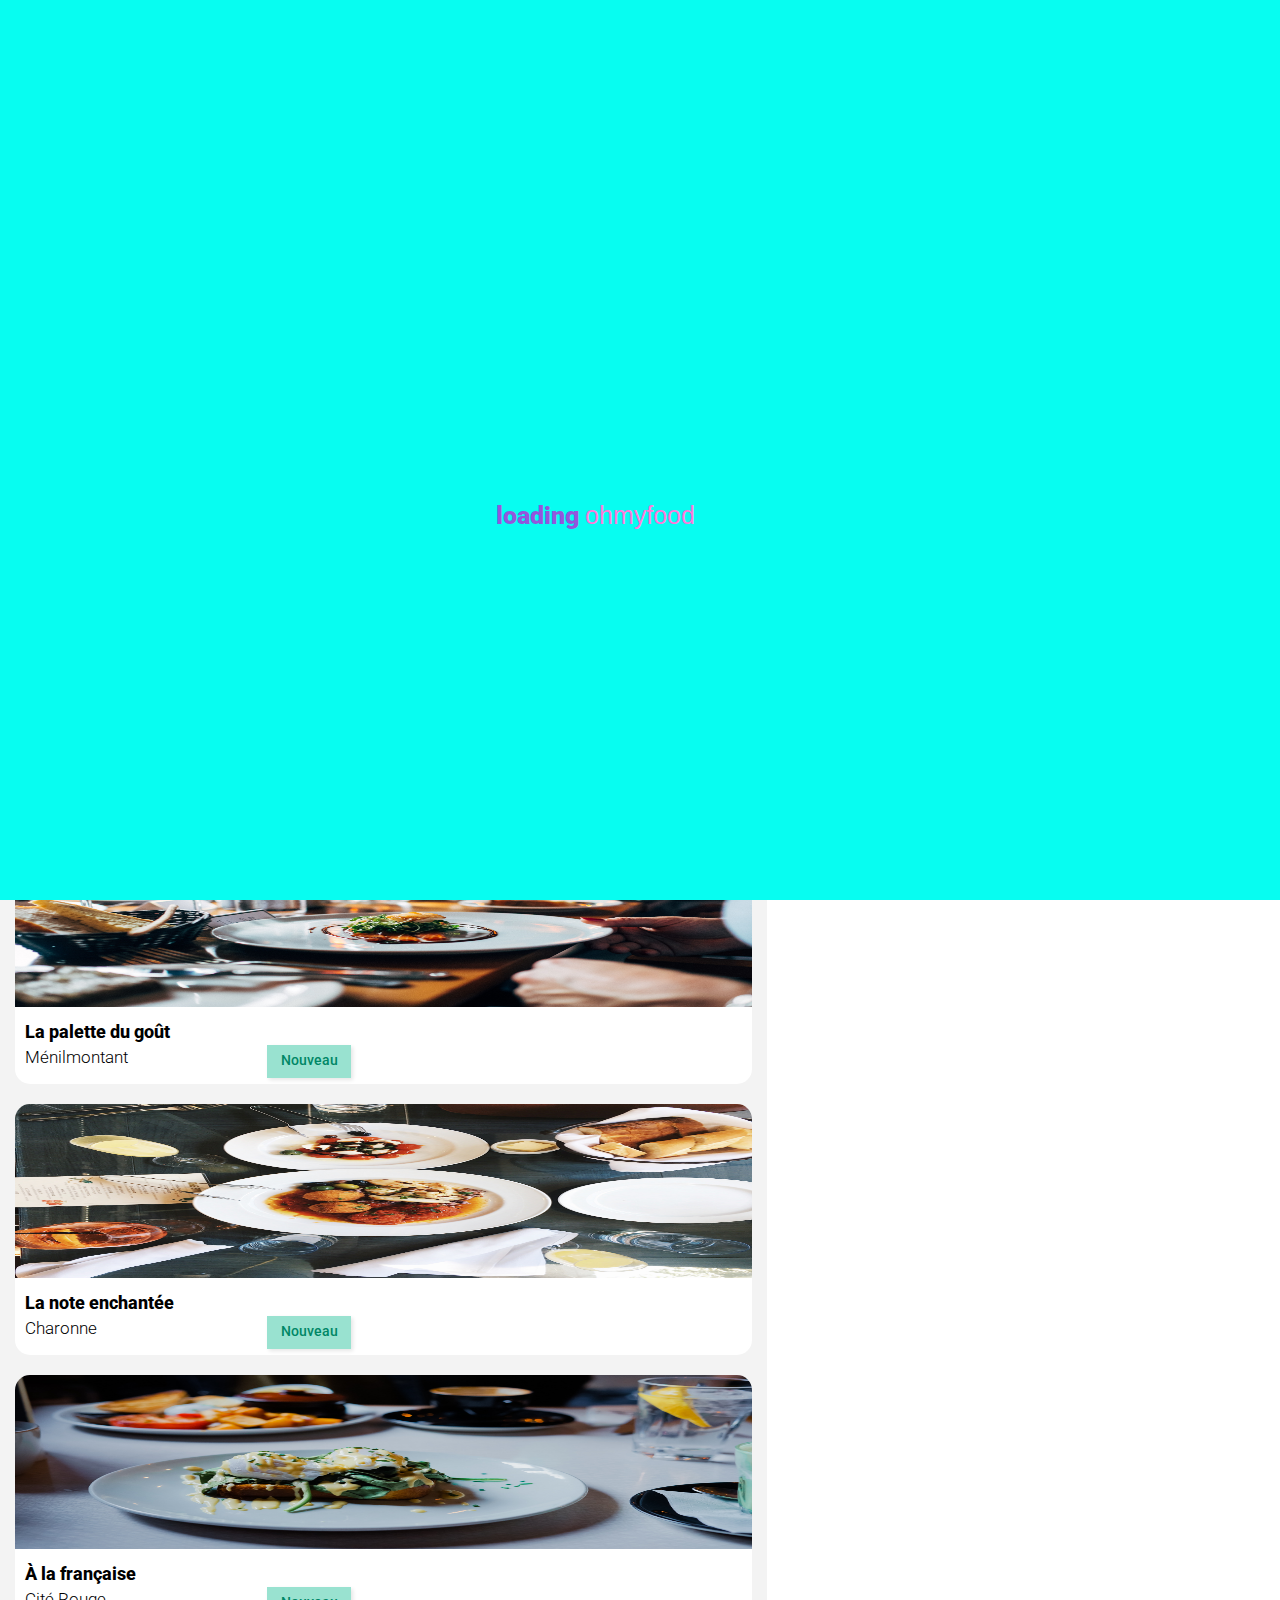
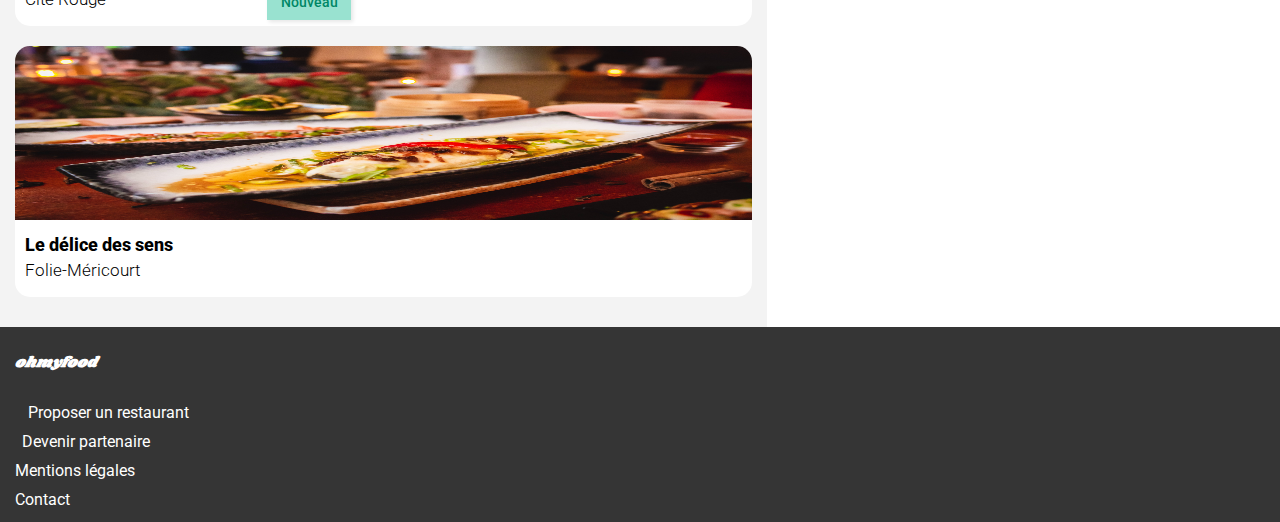
==== commit 61e681e7: "loader done" ====
--- a/index.html
+++ b/index.html
@@ -141,6 +141,18 @@
                         </a>
                     </div>
                 </section>
+                <div id="card__loader">
+                    <div class="loader">
+                      <p>loading</p>
+                      <div class="words">
+                        <span class="word">ohmyfood</span>
+                        <span class="word">la palette du goût</span>
+                        <span class="word">la note enchantée</span>
+                        <span class="word">à la française</span>
+                        <span class="word">la dèlice des sens</span>
+                      </div>
+                    </div>
+                  </div>
             </main>
             <footer>
                 <div class="footer">
--- a/assets/css/style.css
+++ b/assets/css/style.css
@@ -60,6 +60,143 @@
   padding-right: 13px;
 }
 
+@keyframes slideInFromLeft {
+  0% {
+    transform: translateX(-100%);
+  }
+  50% {
+    rotate: 180deg;
+    transition-duration: 5s;
+  }
+  100% {
+    transform: translateX(0);
+  }
+}
+@keyframes slideInFromRight {
+  0% {
+    transform: translateX(100%);
+  }
+  50% {
+    rotate: 180deg;
+    transition-duration: 5s;
+  }
+  100% {
+    transform: translateX(0);
+  }
+}
+@keyframes fadeInOut {
+  0% {
+    background-color: #07fdf1;
+    z-index: 9999;
+  }
+  100% {
+    opacity: 0;
+    display: none;
+    z-index: -1;
+    background-color: transparent;
+  }
+}
+@keyframes loader {
+  12% {
+    -webkit-transform: translateY(-102%);
+    transform: translateY(-102%);
+  }
+  25% {
+    -webkit-transform: translateY(-100%);
+    transform: translateY(-100%);
+  }
+  35% {
+    -webkit-transform: translateY(-202%);
+    transform: translateY(-202%);
+  }
+  50% {
+    -webkit-transform: translateY(-200%);
+    transform: translateY(-200%);
+  }
+  60% {
+    -webkit-transform: translateY(-302%);
+    transform: translateY(-302%);
+  }
+  75% {
+    -webkit-transform: translateY(-300%);
+    transform: translateY(-300%);
+  }
+  85% {
+    -webkit-transform: translateY(-402%);
+    transform: translateY(-402%);
+  }
+  100% {
+    -webkit-transform: translateY(-400%);
+    transform: translateY(-400%);
+  }
+}
+@keyframes fadeOut {
+  0% {
+    opacity: 1;
+  }
+  100% {
+    opacity: 0;
+  }
+}
+#card__loader {
+  position: absolute;
+  top: 0%;
+  bottom: 0;
+  left: 0%;
+  right: 0;
+  z-index: 99999999999999;
+  box-sizing: border-box;
+  margin: 0;
+  background-color: #07fdf1;
+  width: 100%;
+  height: auto;
+  overflow: hidden;
+  opacity: 1;
+  animation: fadeInOut 9s linear forwards;
+}
+
+.loader {
+  color: #9356DC;
+  font-family: "Poppins", sans-serif;
+  font-weight: 500;
+  font-size: 25px;
+  -webkit-box-sizing: content-box;
+  box-sizing: content-box;
+  height: 40px;
+  padding: 4%;
+  display: -webkit-box;
+  display: -ms-flexbox;
+  display: flex;
+  justify-content: center;
+  position: relative;
+  top: 50%;
+  border-radius: 8px;
+  animation: fadeOut 9s ease-in-out 3s forwards;
+}
+.loader p {
+  font-size: 25px;
+  font-weight: 900;
+}
+
+.words {
+  overflow: hidden;
+  position: relative;
+}
+.words::after {
+  content: "";
+  position: absolute;
+  inset: 0;
+  z-index: 20;
+}
+
+.word {
+  display: block;
+  height: 100%;
+  padding-left: 6px;
+  color: #FF79DA;
+  animation: loader 4s infinite;
+}
+
 body {
   margin: 0%;
 }
@@ -268,7 +405,7 @@
   -webkit-background-clip: text;
   color: transparent;
   cursor: pointer;
-  transition: all 1s linear;
+  transition: all 2s linear;
 }
 
 .card .card__badge--nouveau {
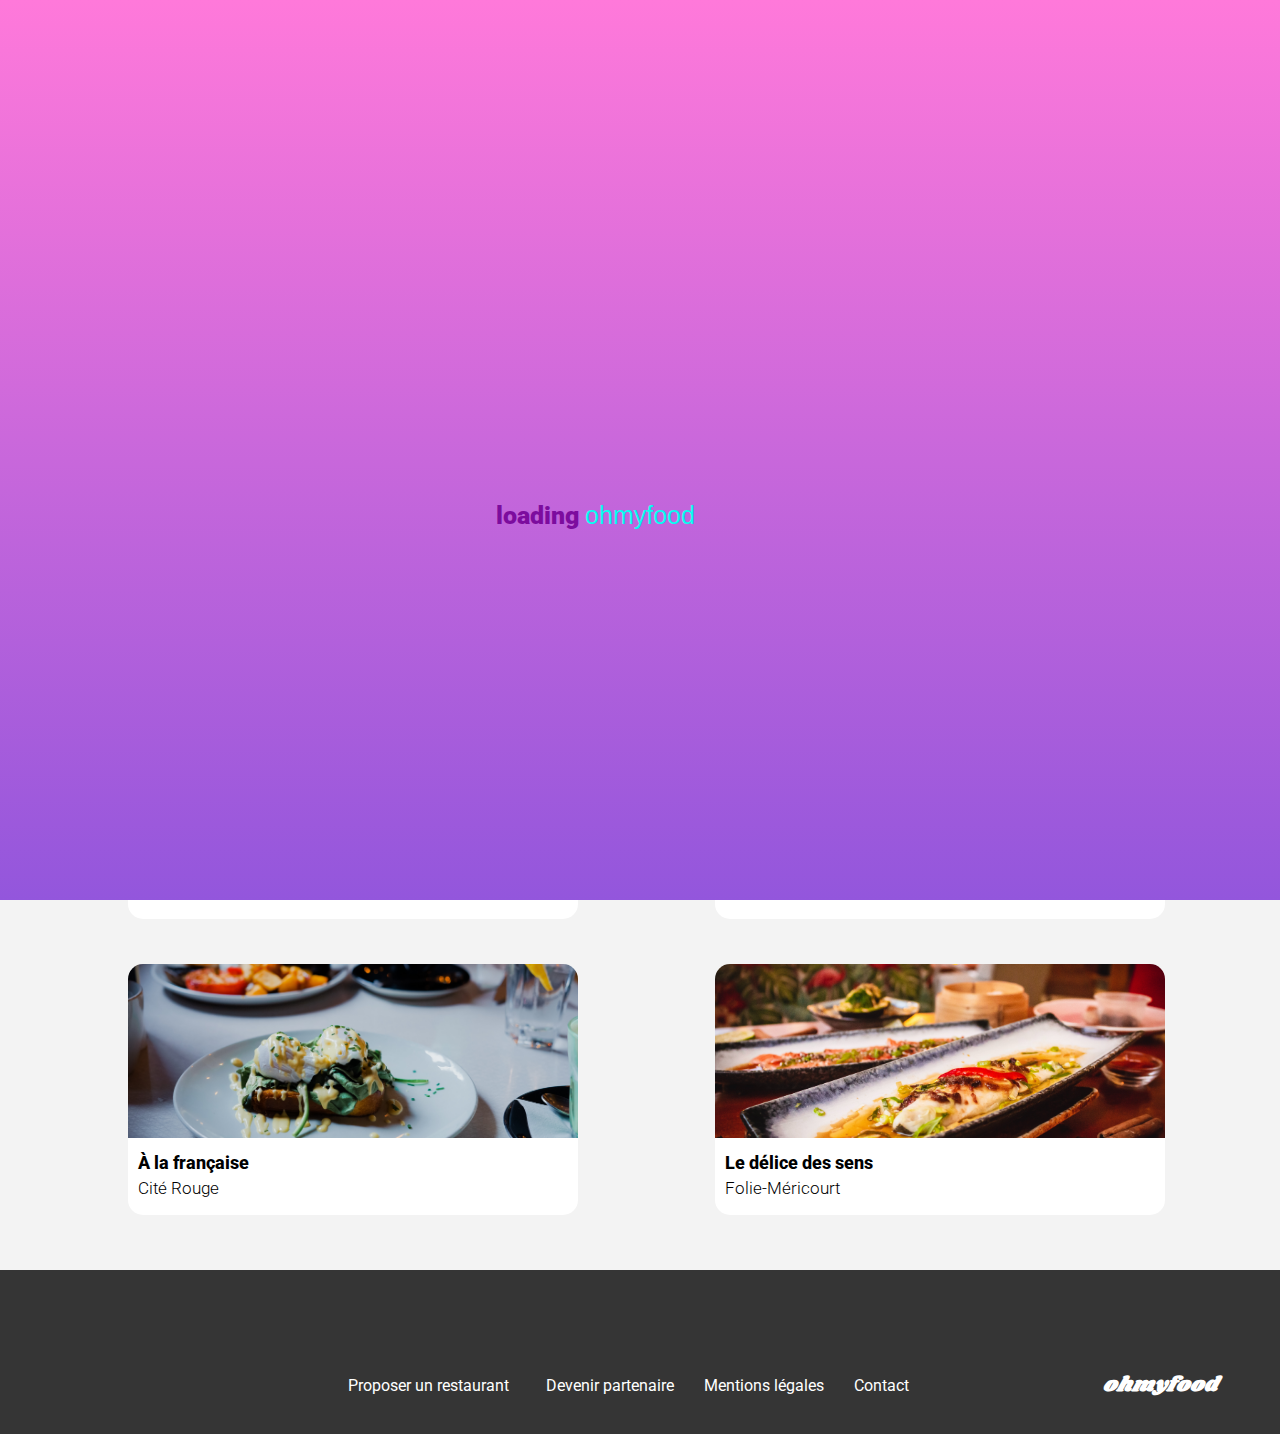
==== commit a1029c4b: "responsive homepage done" ====
--- a/index.html
+++ b/index.html
@@ -19,6 +19,18 @@
     </head>
 
     <body>
+        <section class="card__loader">
+            <div class="loader">
+              <p>loading</p>
+              <div class="words">
+                <span class="word">ohmyfood</span>
+                <span class="word">la palette du goût</span>
+                <span class="word">la note enchantée</span>
+                <span class="word">à la française</span>
+                <span class="word">la dèlice des sens</span>
+              </div>
+            </div>
+        </section>
         <div class="main-container">
             <header>
                 <div class="logo">
@@ -35,7 +47,7 @@
                 <section class="section__bg-color">
                     <h1>Réservez le menu qui vous convient</h1>
                     <p>Découvrez des restaurants d’exception, sélectionnés par nos soins.</p>
-                    <a class="btn" href="#">Explorer nos restaurants</a>
+                    <a class="btn" href="#restos">Explorer nos restaurants</a>
                 </section>
             </header>
             <main>
@@ -61,7 +73,7 @@
                      </div>
                     </div>
                 </section>
-                <section class="restaurants">
+                <section class="restaurants" id="restos">
                     <div class="restaurants__title">
                         <h3>Restaurants</h3>
                     </div>
@@ -69,6 +81,7 @@
                         <a href="./restaurants/menu-la_palette_du_goût.html">
                             <article class="card">
                                 <img src="assets/images/restaurants/jay-wennington-N_Y88TWmGwA-unsplash.jpg" alt="La palette du goût"/>
+                                <p class="card__badge--nouveau">Nouveau</p>
                                 <div class="card__contect">
                                     <div class="card__txt">
                                         <h4 class="card__title">La palette du goût</h4>
@@ -79,31 +92,27 @@
                                         <i class="fa-solid fa-heart icon__heart--full"></i> 
                                     </div>
                                 </div>
-                                <div class="card__badge--nouveau"> 
-                                    <p>Nouveau</p>
-                                </div>
                             </article>
                         </a>
                         
-                        <a href="./restaurants/menu-le_delice_des_sens.html">
+                        <a href="./restaurants/menu-la_note_enchantee.html">
                             <article class="card">
                                 <img src="assets/images/restaurants/stil-u2Lp8tXIcjw-unsplash.jpg" alt="La note enchantée"/>
+                                <p class="card__badge--nouveau">Nouveau</p>
                                 <div class="card__contect">
                                     <div class="card__txt">
                                         <h4 class="card__title">La note enchantée</h4>
                                         <p class="card__subtitle">Charonne</p>
                                     </div>
                                     <div class="card__icon--heart">
-                                        <i class="fa-regular fa-heart icon__heart--empty"></i>
-                                        <i class="fa-solid fa-heart icon__heart--full"></i> 
-                                    </div>
+                                    <i class="fa-regular fa-heart icon__heart--empty"></i>
+                                    <i class="fa-solid fa-heart icon__heart--full"></i> 
                                 </div>
-                                <div class="card__badge--nouveau">
-                                    <p>Nouveau</p>
                                 </div>
+                                
                             </article>
                         </a>
-                        <a href="./restaurants/menu-la_note_enchantee.html">
+                        <a href="./restaurants/menu-a_la_française.html">
                             <article class="card">
                                 <img src="assets/images/restaurants/toa-heftiba-DQKerTsQwi0-unsplash.jpg" alt="À la française"/>
                                     <div class="card__contect">
@@ -116,12 +125,9 @@
                                             <i class="fa-solid fa-heart icon__heart--full"></i> 
                                         </div>
                                     </div>
-                                    <div class="card__badge--nouveau">
-                                        <p>Nouveau</p>
-                                    </div>
                             </article>
                         </a>
-                        <a href="./restaurants/menu-a_la_française.html">
+                        <a href="./restaurants/menu-le_delice_des_sens.html">
                             <article class="card">
                                 <img src="assets/images/restaurants/louis-hansel-shotsoflouis-qNBGVyOCY8Q-unsplash.jpg" alt="Le délice des sens"/>
                                     <div class="card__contect">
@@ -134,25 +140,10 @@
                                             <i class="fa-solid fa-heart icon__heart--full"></i> 
                                         </div>
                                     </div>
-                                    <div class="card__badge--nouveau">
-                                        <p>Nouveau</p>
-                                    </div>
                             </article>
                         </a>
                     </div>
                 </section>
-                <div id="card__loader">
-                    <div class="loader">
-                      <p>loading</p>
-                      <div class="words">
-                        <span class="word">ohmyfood</span>
-                        <span class="word">la palette du goût</span>
-                        <span class="word">la note enchantée</span>
-                        <span class="word">à la française</span>
-                        <span class="word">la dèlice des sens</span>
-                      </div>
-                    </div>
-                  </div>
             </main>
             <footer>
                 <div class="footer">
--- a/assets/css/style.css
+++ b/assets/css/style.css
@@ -14,7 +14,8 @@
   border: none;
   background: linear-gradient(#FF79DA, #9356DC);
   border-radius: 25px;
-  margin-left: 15%;
+  margin-left: auto;
+  margin-right: auto;
   margin-bottom: 50px;
   color: #FFFFFF;
   text-decoration: none;
@@ -23,18 +24,25 @@
   font-family: "Roboto", sans-serif;
 }
 
+@media screen and (min-width: 768px) and (max-width: 1023px) {
+  .btn {
+    margin-left: 45%;
+  }
+}
 .footer {
   background-color: #353535;
   width: 100%;
-  height: 195px;
+  height: 180px;
   position: absolute;
+  padding-top: 0%;
+  padding-bottom: 50px;
 }
 
 .footer__title {
   color: #FFFFFF;
-  font-size: 18px;
-  font-weight: 400;
+  font-size: 25px;
   font-style: italic;
+  padding-top: 1px;
   padding-left: 15px;
   font-family: "Shrikhand", sans-serif;
 }
@@ -60,6 +68,20 @@
   padding-right: 13px;
 }
 
+@media screen and (min-width: 1024px) and (max-width: 1440px) {
+  .footer {
+    height: 114px;
+  }
+  .footer__title {
+    position: relative;
+    top: 64px;
+    left: 85%;
+  }
+  .footer__links {
+    flex-direction: row;
+    margin-left: 25%;
+  }
+}
 @keyframes slideInFromLeft {
   0% {
     transform: translateX(-100%);
@@ -86,14 +108,16 @@
 }
 @keyframes fadeInOut {
   0% {
-    background-color: #07fdf1;
+    background: linear-gradient #FF79DA, #9356DC;
     z-index: 9999;
+    opacity: 1;
+  }
+  95% {
+    opacity: 1;
   }
   100% {
     opacity: 0;
-    display: none;
-    z-index: -1;
-    background-color: transparent;
+    visibility: hidden;
   }
 }
 @keyframes loader {
@@ -138,25 +162,21 @@
     opacity: 0;
   }
 }
-#card__loader {
-  position: absolute;
-  top: 0%;
-  bottom: 0;
-  left: 0%;
-  right: 0;
-  z-index: 99999999999999;
-  box-sizing: border-box;
-  margin: 0;
-  background-color: #07fdf1;
-  width: 100%;
-  height: auto;
+.card__loader {
+  background: linear-gradient(#FF79DA, #9356DC);
   overflow: hidden;
-  opacity: 1;
-  animation: fadeInOut 9s linear forwards;
+  position: fixed;
+  display: flex;
+  justify-content: center;
+  height: 100%;
+  width: 100%;
+  top: 0;
+  z-index: 100;
+  animation: fadeInOut 3s linear forwards;
 }
 
 .loader {
-  color: #9356DC;
+  color: #7c0c9e;
   font-family: "Poppins", sans-serif;
   font-weight: 500;
   font-size: 25px;
@@ -164,8 +184,6 @@
   box-sizing: content-box;
   height: 40px;
   padding: 4%;
-  display: -webkit-box;
-  display: -ms-flexbox;
   display: flex;
   justify-content: center;
   position: relative;
@@ -174,6 +192,7 @@
   animation: fadeOut 9s ease-in-out 3s forwards;
 }
 .loader p {
+  margin: 0;
   font-size: 25px;
   font-weight: 900;
 }
@@ -185,15 +204,13 @@
 .words::after {
   content: "";
   position: absolute;
-  inset: 0;
-  z-index: 20;
 }
 
 .word {
   display: block;
   height: 100%;
   padding-left: 6px;
-  color: #FF79DA;
+  color: #07fdf1;
   animation: loader 4s infinite;
 }
 
@@ -203,7 +220,7 @@
 
 .main-container {
   width: 100%;
-  height: 100%;
+  height: auto;
   max-width: 767px;
   padding: 0%;
   margin: 0%;
@@ -262,6 +279,9 @@
 
 .process__steps {
   margin-bottom: 40px;
+  display: flex;
+  justify-content: center;
+  flex-direction: column;
 }
 
 .process__title {
@@ -287,6 +307,8 @@
   box-shadow: 4px 4px 15px rgba(0, 0, 0, 0.3);
   position: relative;
   cursor: pointer;
+  margin-left: auto;
+  margin-right: auto;
 }
 .process__step .process__icon .process__text {
   display: flex;
@@ -321,6 +343,7 @@
   justify-content: center;
   align-items: center;
   position: absolute;
+  left: -15px;
   width: 24px;
   height: 24px;
   border-radius: 25px;
@@ -328,7 +351,6 @@
   background-color: #9356DC;
   text-align: center;
   color: #FFFFFF;
-  transform: translate(-140px, 0px);
 }
 
 .restaurants {
@@ -340,6 +362,10 @@
   font-size: 24px;
   font-weight: 700;
   font-family: "Roboto", sans-serif;
+}
+
+article .card {
+  display: block;
 }
 
 .restaurants__cards .card {
@@ -352,6 +378,7 @@
 .restaurants__cards img {
   width: 100%;
   height: 174px;
+  object-fit: cover;
   border-radius: 15px 15px 0px 0px;
   position: relative;
 }
@@ -391,21 +418,22 @@
 }
 
 .card__icon--heart i {
-  position: absolute;
-  transform: translate(37vh, -9vh);
+  position: relative;
+  top: -55px;
+  left: 85%;
 }
 
 .icon__heart--full {
   opacity: 0;
 }
-.icon__heart--full:active {
+.icon__heart--full:hover {
   opacity: 1;
   background-color: linear-gradient(#FF79DA, #9356DC);
   background-clip: text;
   -webkit-background-clip: text;
   color: transparent;
   cursor: pointer;
-  transition: all 2s linear;
+  transition: all 3s linear;
 }
 
 .card .card__badge--nouveau {
@@ -416,7 +444,6 @@
   border: 2px solid #99E2D0;
   box-shadow: 2px 2px 4px rgba(0, 0, 0, 0.1);
   position: absolute;
-  transform: translate(28vh, -36vh);
 }
 
 .card__badge--nouveau p {
@@ -432,15 +459,17 @@
 .footer {
   background-color: #353535;
   width: 100%;
-  height: 195px;
+  height: 180px;
   position: absolute;
+  padding-top: 0%;
+  padding-bottom: 50px;
 }
 
 .footer__title {
   color: #FFFFFF;
-  font-size: 18px;
-  font-weight: 400;
+  font-size: 25px;
   font-style: italic;
+  padding-top: 1px;
   padding-left: 15px;
   font-family: "Shrikhand", sans-serif;
 }
@@ -464,4 +493,71 @@
 
 .footer__links .fa-utensils {
   padding-right: 13px;
+}
+
+@media screen and (min-width: 1024px) and (max-width: 1440px) {
+  .footer {
+    height: 114px;
+  }
+  .footer__title {
+    position: relative;
+    top: 64px;
+    left: 85%;
+  }
+  .footer__links {
+    flex-direction: row;
+    margin-left: 25%;
+  }
+}
+@media screen and (min-width: 768px) and (max-width: 1023px) {
+  .main-container {
+    max-width: 1023px;
+  }
+  .btn {
+    margin-left: auto;
+    margin-right: auto;
+  }
+  .process__step {
+    margin-left: auto;
+    margin-right: auto;
+  }
+}
+@media screen and (min-width: 1024px) and (max-width: 1440px) {
+  .main-container {
+    max-width: 1440px;
+  }
+  .process__step {
+    width: 45%;
+    margin-left: 0%;
+  }
+  .process__steps {
+    flex-direction: row;
+    justify-content: space-between;
+    gap: 25px;
+    width: 80%;
+    margin-left: 11%;
+  }
+  .process__title {
+    padding-left: 10%;
+  }
+  .restaurants {
+    height: auto;
+  }
+  .restaurants__title {
+    padding-left: 9%;
+  }
+  .restaurants__cards {
+    display: flex;
+    flex-direction: row;
+    flex-wrap: wrap;
+    width: 100%;
+    margin-left: 9%;
+    margin-right: auto;
+  }
+  .restaurants__cards a {
+    width: 36%;
+    height: 251px;
+    margin-bottom: 45px;
+    margin-right: 11%;
+  }
 }/*# sourceMappingURL=style.css.map */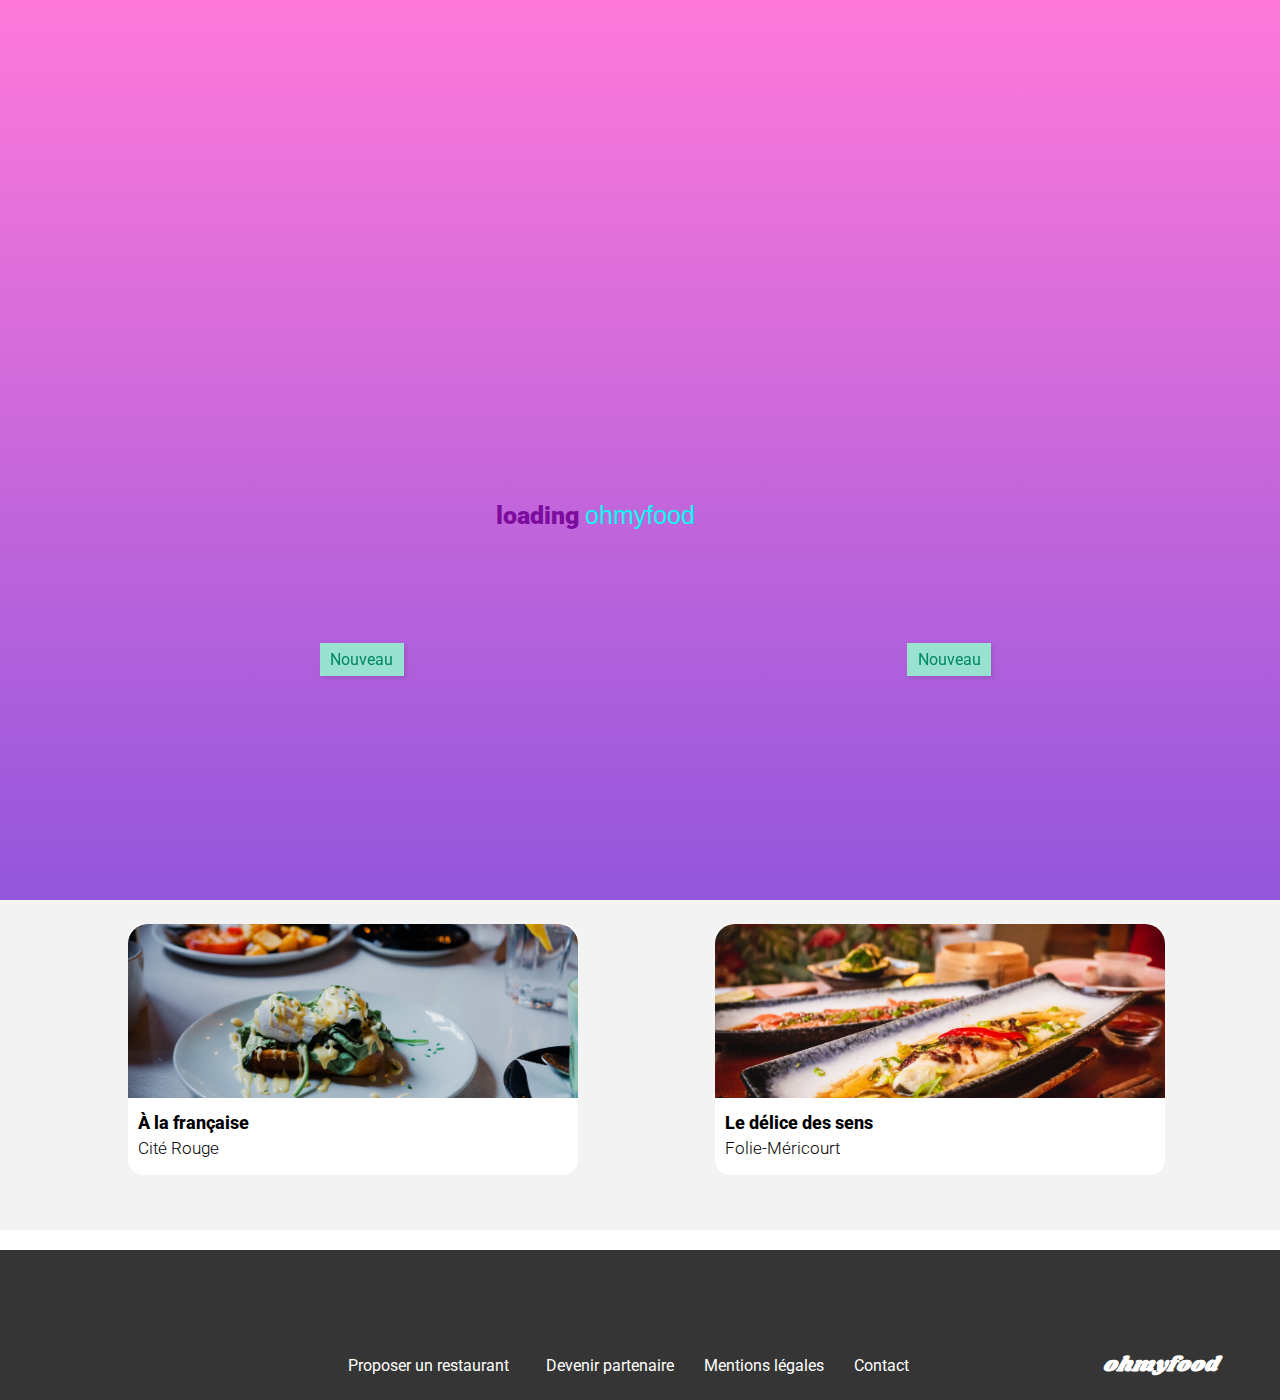
==== commit 305c28ac: "heart and badge changed" ====
--- a/index.html
+++ b/index.html
@@ -78,10 +78,10 @@
                         <h3>Restaurants</h3>
                     </div>
                     <div class="restaurants__cards">
-                        <a href="./restaurants/menu-la_palette_du_goût.html">
+                        <a href="./restaurants/menu-la_palette_du_goût.html" class="card__badge--nouveau">
                             <article class="card">
                                 <img src="assets/images/restaurants/jay-wennington-N_Y88TWmGwA-unsplash.jpg" alt="La palette du goût"/>
-                                <p class="card__badge--nouveau">Nouveau</p>
+                            
                                 <div class="card__contect">
                                     <div class="card__txt">
                                         <h4 class="card__title">La palette du goût</h4>
@@ -95,10 +95,10 @@
                             </article>
                         </a>
                         
-                        <a href="./restaurants/menu-la_note_enchantee.html">
+                        <a href="./restaurants/menu-la_note_enchantee.html" class="card__badge--nouveau">
                             <article class="card">
                                 <img src="assets/images/restaurants/stil-u2Lp8tXIcjw-unsplash.jpg" alt="La note enchantée"/>
-                                <p class="card__badge--nouveau">Nouveau</p>
+                              
                                 <div class="card__contect">
                                     <div class="card__txt">
                                         <h4 class="card__title">La note enchantée</h4>
--- a/assets/css/style.css
+++ b/assets/css/style.css
@@ -26,7 +26,15 @@
 
 @media screen and (min-width: 768px) and (max-width: 1023px) {
   .btn {
-    margin-left: 45%;
+    margin-left: auto;
+    margin-right: auto;
+  }
+}
+@media screen and (min-width: 1024px) and (max-width: 1440px) {
+  .btn {
+    margin-left: auto;
+    margin-right: auto;
+    margin-bottom: 10px;
   }
 }
 .footer {
@@ -69,8 +77,11 @@
 }
 
 @media screen and (min-width: 1024px) and (max-width: 1440px) {
+  footer {
+    margin-top: 20px;
+  }
   .footer {
-    height: 114px;
+    height: 100px;
   }
   .footer__title {
     position: relative;
@@ -368,6 +379,9 @@
   display: block;
 }
 
+.restaurants__cards {
+  position: relative;
+}
 .restaurants__cards .card {
   width: 100%;
   height: 251px;
@@ -375,12 +389,12 @@
   background-color: #FFFFFF;
   margin-bottom: 20px;
 }
-.restaurants__cards img {
+.restaurants__cards .card img {
   width: 100%;
   height: 174px;
   object-fit: cover;
-  border-radius: 15px 15px 0px 0px;
-  position: relative;
+  border-radius: 20px 20px 0 0;
+  z-index: -5555;
 }
 .restaurants__cards a {
   text-decoration: none;
@@ -405,6 +419,7 @@
   display: flex;
   justify-content: center;
   flex-direction: column;
+  position: relative;
 }
 .card__contect .card__title {
   margin: 0%;
@@ -418,42 +433,44 @@
 }
 
 .card__icon--heart i {
-  position: relative;
-  top: -55px;
-  left: 85%;
-}
-
-.icon__heart--full {
+  position: absolute;
+  right: 40px;
+  z-index: 111;
+  bottom: 35px;
+}
+
+.card__icon--heart .icon__heart--full {
   opacity: 0;
 }
-.icon__heart--full:hover {
+.card__icon--heart .icon__heart--full:hover {
   opacity: 1;
-  background-color: linear-gradient(#FF79DA, #9356DC);
+  background-image: linear-gradient(#FF79DA, #9356DC);
   background-clip: text;
   -webkit-background-clip: text;
   color: transparent;
   cursor: pointer;
-  transition: all 3s linear;
-}
-
-.card .card__badge--nouveau {
+  transition: all 2s linear;
+}
+
+.restaurants__cards .card__badge--nouveau {
+  position: relative;
+}
+
+.restaurants__cards .card__badge--nouveau::before {
+  display: flex;
+  justify-content: center;
+  align-items: center;
+  position: absolute;
+  content: "Nouveau";
+  color: #008766;
   width: 80px;
   height: 29px;
   background-color: #99E2D0;
-  color: #008766;
   border: 2px solid #99E2D0;
   box-shadow: 2px 2px 4px rgba(0, 0, 0, 0.1);
-  position: absolute;
-}
-
-.card__badge--nouveau p {
-  display: flex;
-  justify-content: center;
-  align-items: center;
-  font-size: 14px;
-  font-weight: 500;
-  font-family: "Roboto", sans-serif;
-  padding-top: 5px;
+  z-index: 777;
+  margin-top: 15px;
+  margin-left: 12rem;
 }
 
 .footer {
@@ -496,8 +513,11 @@
 }
 
 @media screen and (min-width: 1024px) and (max-width: 1440px) {
+  footer {
+    margin-top: 20px;
+  }
   .footer {
-    height: 114px;
+    height: 100px;
   }
   .footer__title {
     position: relative;
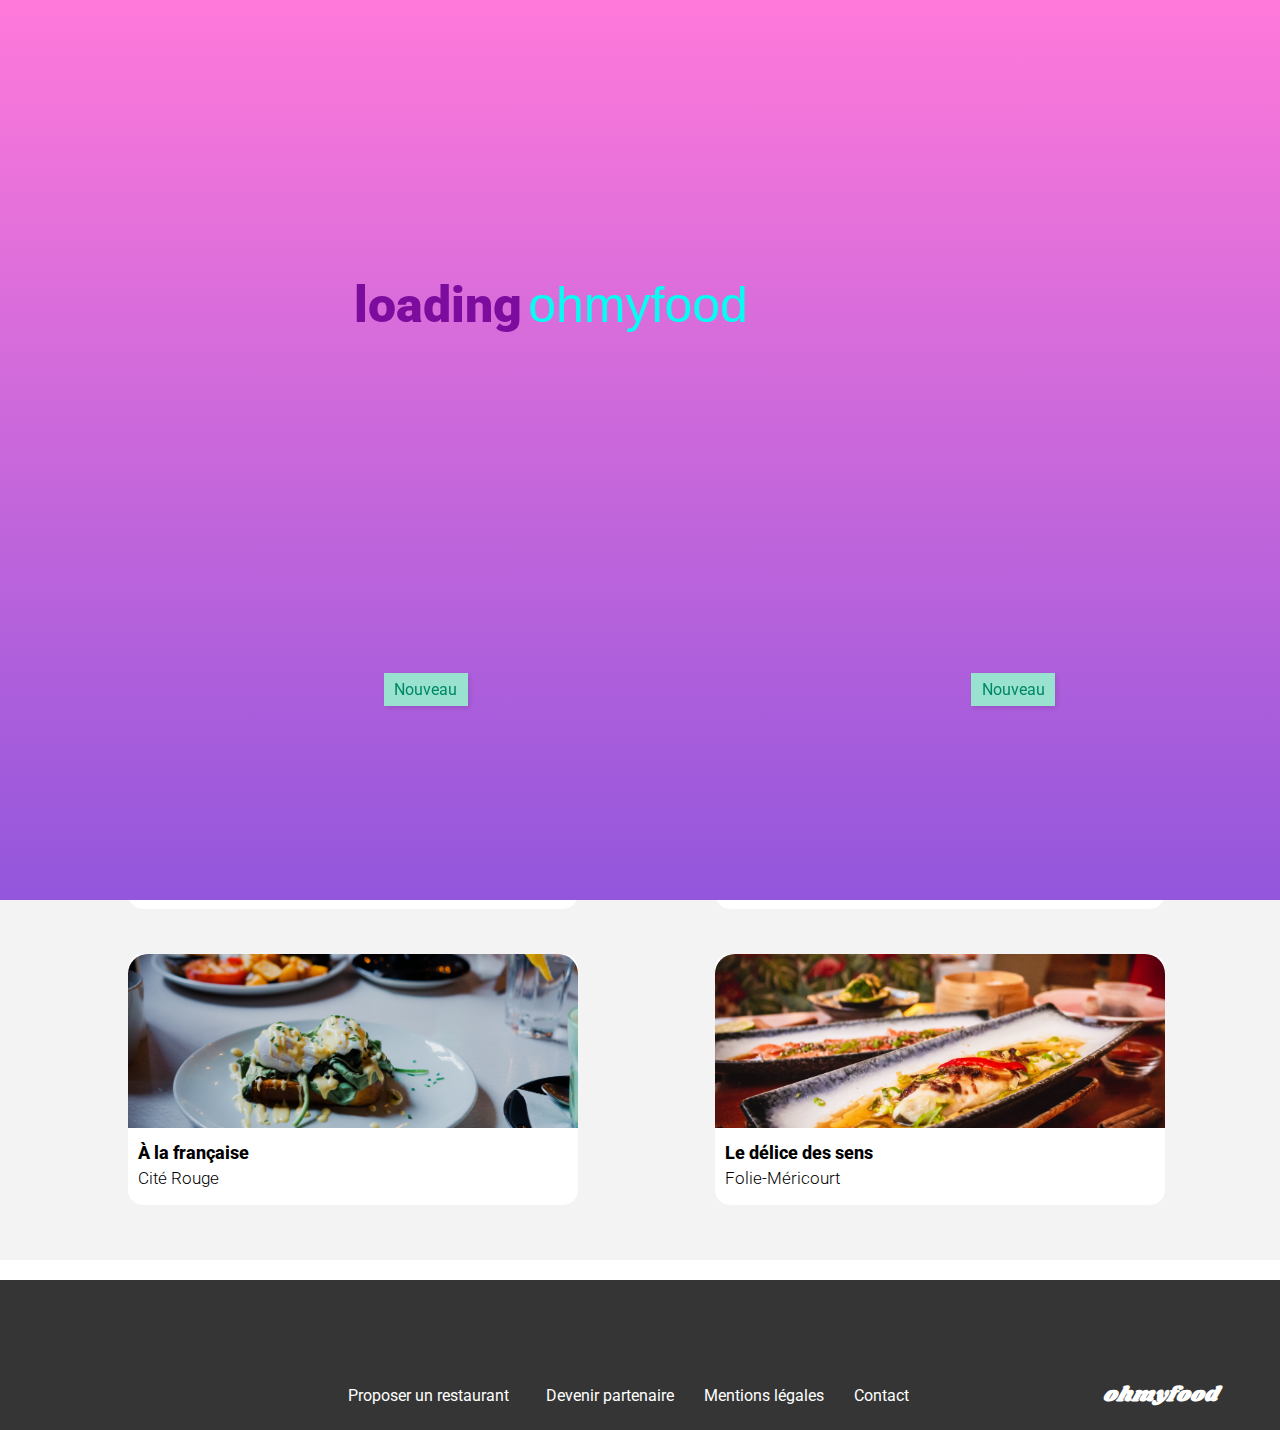
==== commit 46148f6d: "2-4 restos cards modified" ====
--- a/index.html
+++ b/index.html
@@ -19,7 +19,7 @@
     </head>
 
     <body>
-        <section class="card__loader">
+        <div class="card__loader">
             <div class="loader">
               <p>loading</p>
               <div class="words">
@@ -30,7 +30,7 @@
                 <span class="word">la dèlice des sens</span>
               </div>
             </div>
-        </section>
+        </div>
         <div class="main-container">
             <header>
                 <div class="logo">
@@ -94,7 +94,6 @@
                                 </div>
                             </article>
                         </a>
-                        
                         <a href="./restaurants/menu-la_note_enchantee.html" class="card__badge--nouveau">
                             <article class="card">
                                 <img src="assets/images/restaurants/stil-u2Lp8tXIcjw-unsplash.jpg" alt="La note enchantée"/>
@@ -109,7 +108,6 @@
                                     <i class="fa-solid fa-heart icon__heart--full"></i> 
                                 </div>
                                 </div>
-                                
                             </article>
                         </a>
                         <a href="./restaurants/menu-a_la_française.html">
--- a/assets/css/style.css
+++ b/assets/css/style.css
@@ -98,7 +98,7 @@
     transform: translateX(-100%);
   }
   50% {
-    rotate: 180deg;
+    transform: rotate(180deg);
     transition-duration: 5s;
   }
   100% {
@@ -110,7 +110,7 @@
     transform: translateX(100%);
   }
   50% {
-    rotate: 180deg;
+    transform: rotate(180deg);
     transition-duration: 5s;
   }
   100% {
@@ -119,7 +119,7 @@
 }
 @keyframes fadeInOut {
   0% {
-    background: linear-gradient #FF79DA, #9356DC;
+    background-color: linear-gradient #FF79DA, #9356DC;
     z-index: 9999;
     opacity: 1;
   }
@@ -198,7 +198,7 @@
   display: flex;
   justify-content: center;
   position: relative;
-  top: 50%;
+  top: 25%;
   border-radius: 8px;
   animation: fadeOut 9s ease-in-out 3s forwards;
 }
@@ -438,7 +438,6 @@
   z-index: 111;
   bottom: 35px;
 }
-
 .card__icon--heart .icon__heart--full {
   opacity: 0;
 }
@@ -450,10 +449,6 @@
   color: transparent;
   cursor: pointer;
   transition: all 2s linear;
-}
-
-.restaurants__cards .card__badge--nouveau {
-  position: relative;
 }
 
 .restaurants__cards .card__badge--nouveau::before {
@@ -541,10 +536,24 @@
     margin-left: auto;
     margin-right: auto;
   }
+  .loader {
+    height: 100px;
+    font-size: 30px;
+  }
+  .loader p {
+    font-size: 30px;
+  }
+  .restaurants__cards .card__badge--nouveau::before {
+    margin-top: 15px;
+    margin-left: 40rem;
+  }
 }
 @media screen and (min-width: 1024px) and (max-width: 1440px) {
   .main-container {
     max-width: 1440px;
+  }
+  .section__bg-color .btn {
+    margin-bottom: 40px;
   }
   .process__step {
     width: 45%;
@@ -580,4 +589,15 @@
     margin-bottom: 45px;
     margin-right: 11%;
   }
+  .loader {
+    height: 100px;
+    font-size: 50px;
+  }
+  .loader p {
+    font-size: 50px;
+  }
+  .restaurants__cards .card__badge--nouveau::before {
+    margin-top: 15px;
+    margin-left: 16rem;
+  }
 }/*# sourceMappingURL=style.css.map */